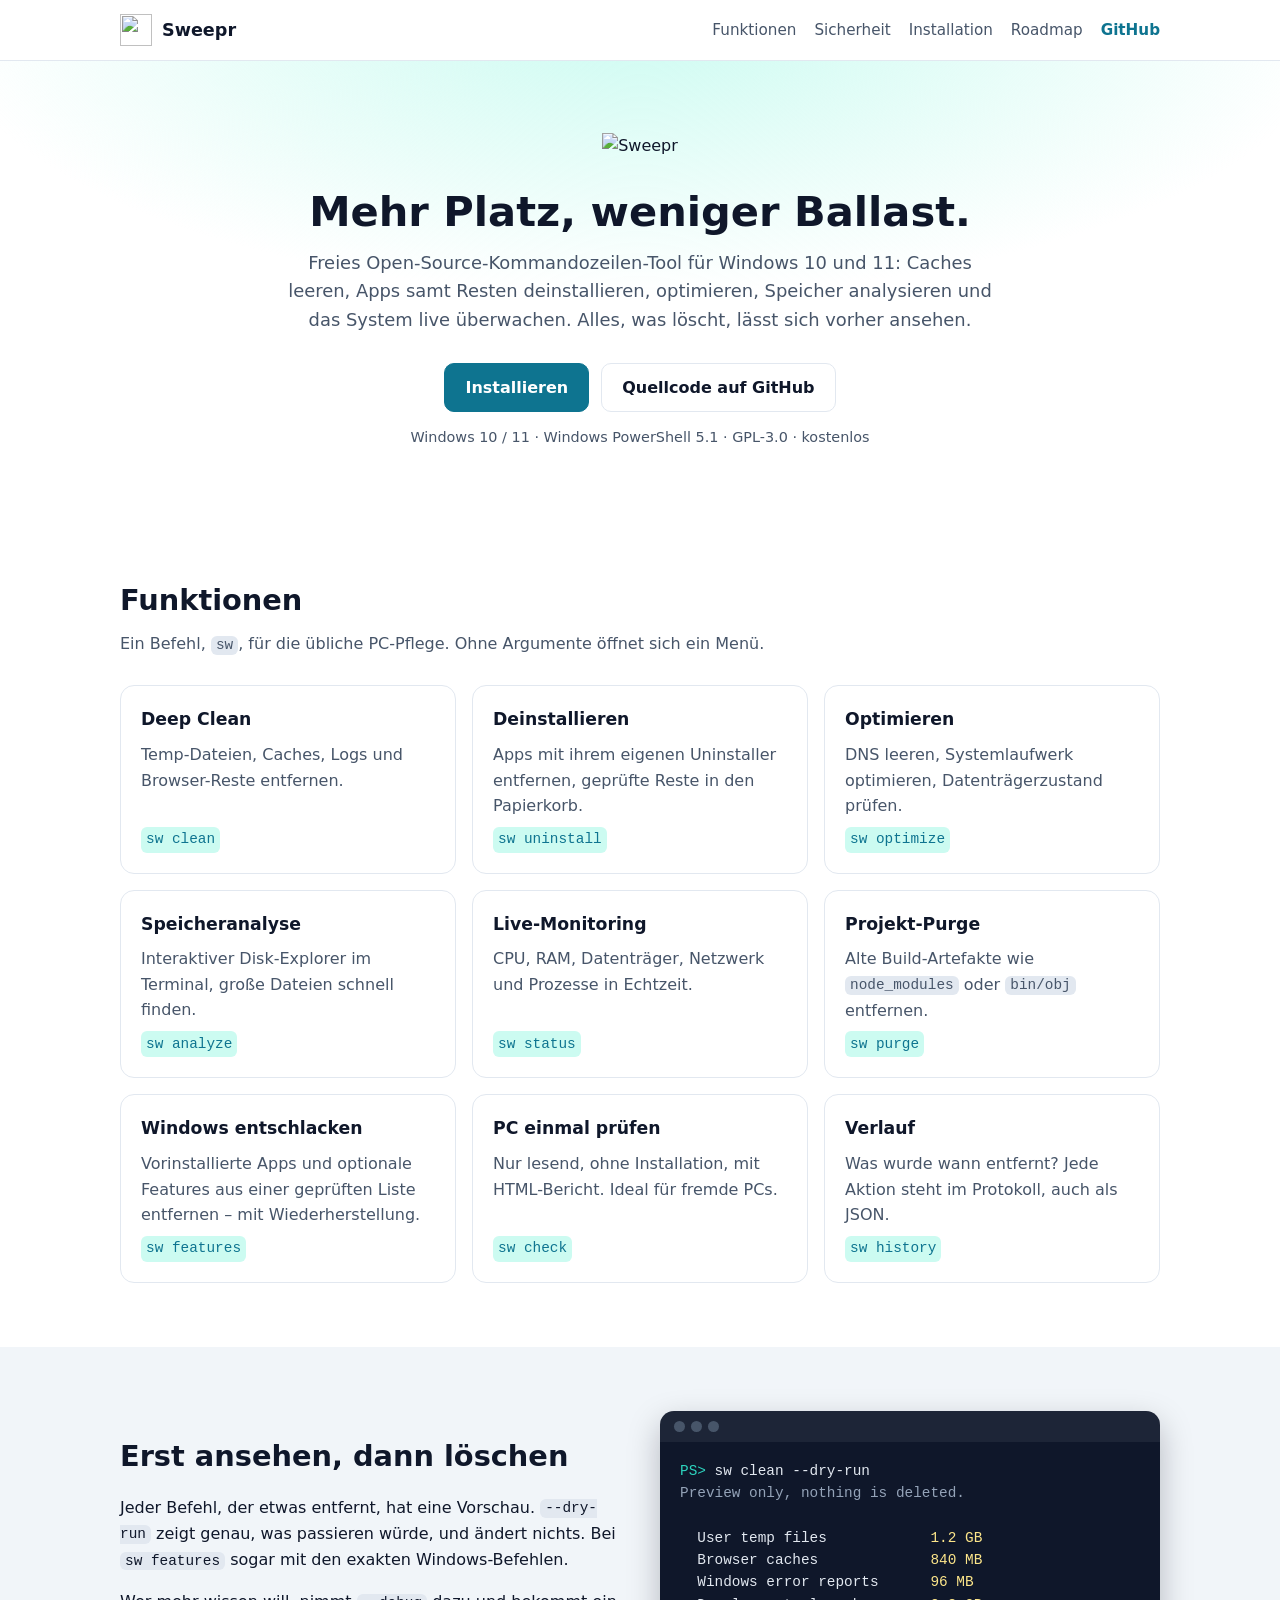
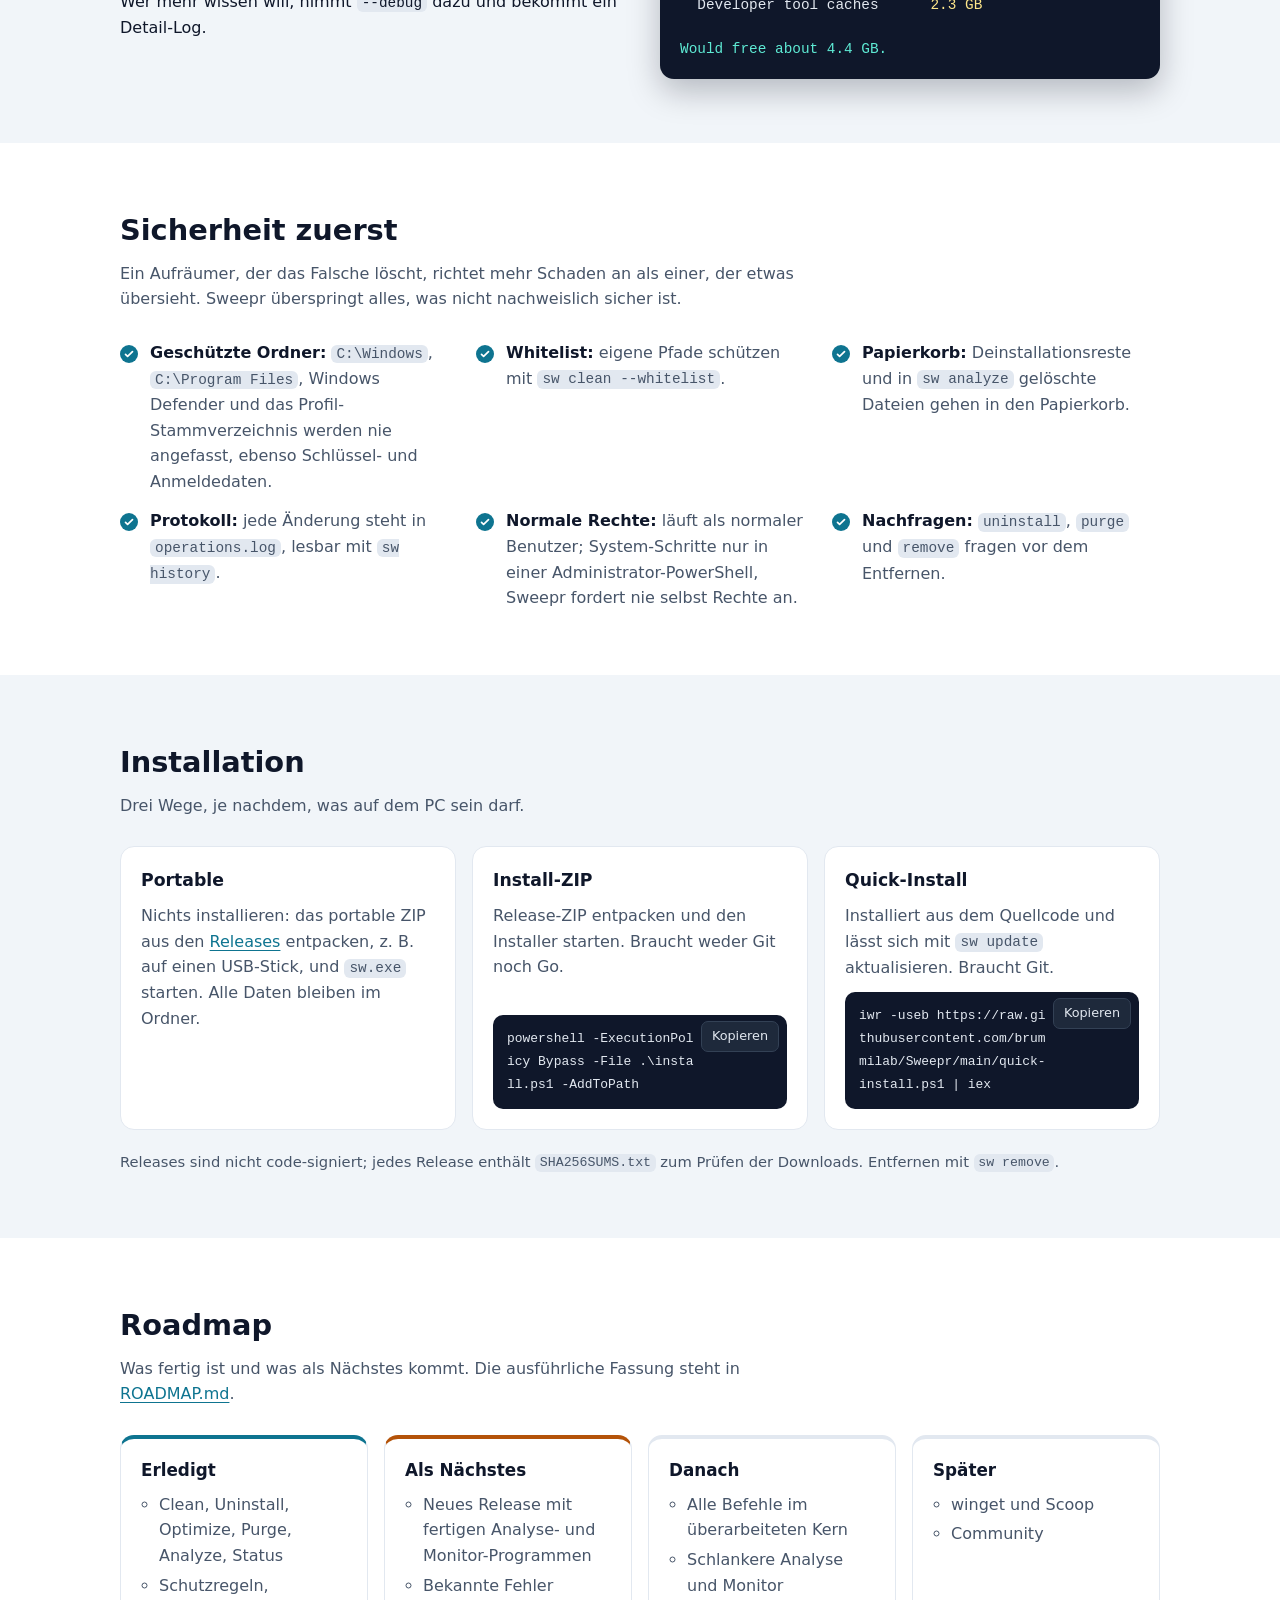
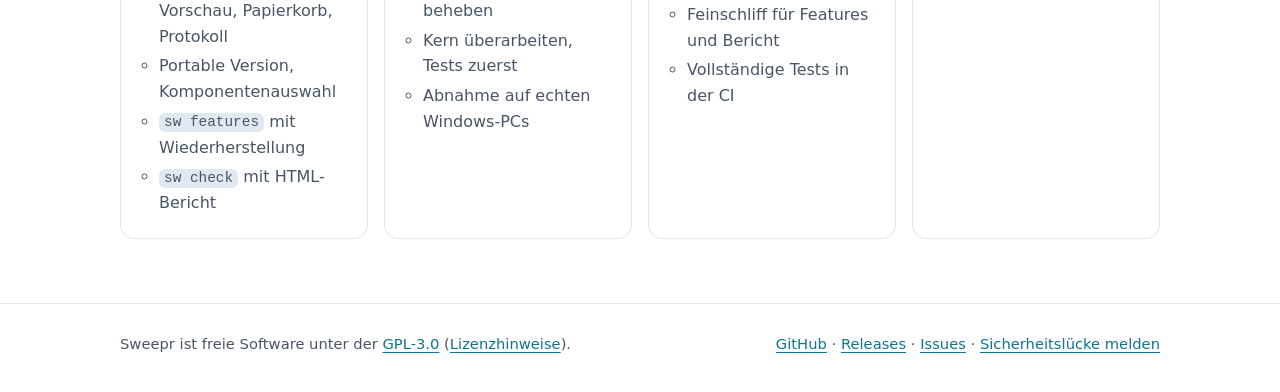
==== site/index.html @ 877d9c33 "Docs: project page, roadmap and Pages workflow" ====
<!doctype html>
<html lang="de">
<head>
  <meta charset="utf-8">
  <meta name="viewport" content="width=device-width, initial-scale=1">
  <title>Sweepr – Windows aufräumen per Kommandozeile</title>
  <meta name="description" content="Sweepr ist ein freies Open-Source-Kommandozeilen-Tool für Windows: aufräumen, Apps deinstallieren, optimieren, Speicher analysieren, System überwachen. Sicher, mit Vorschau für alles, was löscht.">
  <meta property="og:title" content="Sweepr – Windows aufräumen per Kommandozeile">
  <meta property="og:description" content="Freies Open-Source-CLI für Windows 10 und 11: aufräumen, deinstallieren, optimieren, analysieren.">
  <meta property="og:image" content="img/social-preview.png">
  <meta property="og:type" content="website">
  <link rel="icon" href="img/logo.svg" type="image/svg+xml">
  <link rel="stylesheet" href="style.css">
</head>
<body>
  <header class="topbar">
    <div class="wrap topbar-inner">
      <a class="brand" href="#top" aria-label="Sweepr Startseite">
        <img src="img/logo.svg" alt="" width="32" height="32">
        <span>Sweepr</span>
      </a>
      <nav aria-label="Hauptnavigation">
        <a href="#funktionen">Funktionen</a>
        <a href="#sicherheit">Sicherheit</a>
        <a href="#installation">Installation</a>
        <a href="#roadmap">Roadmap</a>
        <a class="nav-gh" href="https://github.com/brummilab/Sweepr">GitHub</a>
      </nav>
    </div>
  </header>

  <main id="top">
    <section class="hero">
      <div class="wrap hero-inner">
        <picture>
          <source media="(prefers-color-scheme: dark)" srcset="img/logo-wordmark-dark.svg">
          <img class="wordmark" src="img/logo-wordmark-light.svg" alt="Sweepr" width="480" height="128">
        </picture>
        <h1>Mehr Platz, weniger Ballast.</h1>
        <p class="lead">Freies Open-Source-Kommandozeilen-Tool für Windows 10 und 11: Caches leeren, Apps samt Resten
          deinstallieren, optimieren, Speicher analysieren und das System live überwachen. Alles, was löscht, lässt sich
          vorher ansehen.</p>
        <div class="cta">
          <a class="btn btn-primary" href="#installation">Installieren</a>
          <a class="btn" href="https://github.com/brummilab/Sweepr">Quellcode auf GitHub</a>
        </div>
        <p class="meta">Windows 10 / 11 · Windows PowerShell 5.1 · GPL-3.0 · kostenlos</p>
      </div>
    </section>

    <section id="funktionen" class="section">
      <div class="wrap">
        <h2>Funktionen</h2>
        <p class="section-lead">Ein Befehl, <code>sw</code>, für die übliche PC-Pflege. Ohne Argumente öffnet sich ein Menü.</p>
        <div class="grid">
          <article class="card">
            <h3>Deep Clean</h3>
            <p>Temp-Dateien, Caches, Logs und Browser-Reste entfernen.</p>
            <code>sw clean</code>
          </article>
          <article class="card">
            <h3>Deinstallieren</h3>
            <p>Apps mit ihrem eigenen Uninstaller entfernen, geprüfte Reste in den Papierkorb.</p>
            <code>sw uninstall</code>
          </article>
          <article class="card">
            <h3>Optimieren</h3>
            <p>DNS leeren, Systemlaufwerk optimieren, Datenträgerzustand prüfen.</p>
            <code>sw optimize</code>
          </article>
          <article class="card">
            <h3>Speicheranalyse</h3>
            <p>Interaktiver Disk-Explorer im Terminal, große Dateien schnell finden.</p>
            <code>sw analyze</code>
          </article>
          <article class="card">
            <h3>Live-Monitoring</h3>
            <p>CPU, RAM, Datenträger, Netzwerk und Prozesse in Echtzeit.</p>
            <code>sw status</code>
          </article>
          <article class="card">
            <h3>Projekt-Purge</h3>
            <p>Alte Build-Artefakte wie <code>node_modules</code> oder <code>bin/obj</code> entfernen.</p>
            <code>sw purge</code>
          </article>
          <article class="card">
            <h3>Windows entschlacken</h3>
            <p>Vorinstallierte Apps und optionale Features aus einer geprüften Liste entfernen – mit Wiederherstellung.</p>
            <code>sw features</code>
          </article>
          <article class="card">
            <h3>PC einmal prüfen</h3>
            <p>Nur lesend, ohne Installation, mit HTML-Bericht. Ideal für fremde PCs.</p>
            <code>sw check</code>
          </article>
          <article class="card">
            <h3>Verlauf</h3>
            <p>Was wurde wann entfernt? Jede Aktion steht im Protokoll, auch als JSON.</p>
            <code>sw history</code>
          </article>
        </div>
      </div>
    </section>

    <section class="section section-alt">
      <div class="wrap split">
        <div>
          <h2>Erst ansehen, dann löschen</h2>
          <p>Jeder Befehl, der etwas entfernt, hat eine Vorschau. <code>--dry-run</code> zeigt genau, was passieren würde,
            und ändert nichts. Bei <code>sw features</code> sogar mit den exakten Windows-Befehlen.</p>
          <p>Wer mehr wissen will, nimmt <code>--debug</code> dazu und bekommt ein Detail-Log.</p>
        </div>
        <div class="terminal" role="img" aria-label="Beispiel einer Vorschau im Terminal">
          <div class="terminal-bar"><span></span><span></span><span></span></div>
<pre><span class="prompt">PS&gt;</span> sw clean --dry-run
<span class="dim">Preview only, nothing is deleted.</span>

  User temp files            <span class="num">1.2 GB</span>
  Browser caches             <span class="num">840 MB</span>
  Windows error reports      <span class="num">96 MB</span>
  Developer tool caches      <span class="num">2.3 GB</span>

<span class="ok">Would free about 4.4 GB.</span></pre>
        </div>
      </div>
    </section>

    <section id="sicherheit" class="section">
      <div class="wrap">
        <h2>Sicherheit zuerst</h2>
        <p class="section-lead">Ein Aufräumer, der das Falsche löscht, richtet mehr Schaden an als einer, der etwas übersieht.
          Sweepr überspringt alles, was nicht nachweislich sicher ist.</p>
        <ul class="checks">
          <li><strong>Geschützte Ordner:</strong> <code>C:\Windows</code>, <code>C:\Program Files</code>, Windows Defender und
            das Profil-Stammverzeichnis werden nie angefasst, ebenso Schlüssel- und Anmeldedaten.</li>
          <li><strong>Whitelist:</strong> eigene Pfade schützen mit <code>sw clean --whitelist</code>.</li>
          <li><strong>Papierkorb:</strong> Deinstallationsreste und in <code>sw analyze</code> gelöschte Dateien gehen in den
            Papierkorb.</li>
          <li><strong>Protokoll:</strong> jede Änderung steht in <code>operations.log</code>, lesbar mit
            <code>sw history</code>.</li>
          <li><strong>Normale Rechte:</strong> läuft als normaler Benutzer; System-Schritte nur in einer
            Administrator-PowerShell, Sweepr fordert nie selbst Rechte an.</li>
          <li><strong>Nachfragen:</strong> <code>uninstall</code>, <code>purge</code> und <code>remove</code> fragen vor dem
            Entfernen.</li>
        </ul>
      </div>
    </section>

    <section id="installation" class="section section-alt">
      <div class="wrap">
        <h2>Installation</h2>
        <p class="section-lead">Drei Wege, je nachdem, was auf dem PC sein darf.</p>
        <div class="grid grid-3">
          <article class="card">
            <h3>Portable</h3>
            <p>Nichts installieren: das portable ZIP aus den
              <a href="https://github.com/brummilab/Sweepr/releases">Releases</a> entpacken, z. B. auf einen USB-Stick, und
              <code>sw.exe</code> starten. Alle Daten bleiben im Ordner.</p>
          </article>
          <article class="card">
            <h3>Install-ZIP</h3>
            <p>Release-ZIP entpacken und den Installer starten. Braucht weder Git noch Go.</p>
            <div class="copy"><pre><code>powershell -ExecutionPolicy Bypass -File .\install.ps1 -AddToPath</code></pre><button type="button" data-copy>Kopieren</button></div>
          </article>
          <article class="card">
            <h3>Quick-Install</h3>
            <p>Installiert aus dem Quellcode und lässt sich mit <code>sw update</code> aktualisieren. Braucht Git.</p>
            <div class="copy"><pre><code>iwr -useb https://raw.githubusercontent.com/brummilab/Sweepr/main/quick-install.ps1 | iex</code></pre><button type="button" data-copy>Kopieren</button></div>
          </article>
        </div>
        <p class="note">Releases sind nicht code-signiert; jedes Release enthält <code>SHA256SUMS.txt</code> zum Prüfen der
          Downloads. Entfernen mit <code>sw remove</code>.</p>
      </div>
    </section>

    <section id="roadmap" class="section">
      <div class="wrap">
        <h2>Roadmap</h2>
        <p class="section-lead">Was fertig ist und was als Nächstes kommt. Die ausführliche Fassung steht in
          <a href="https://github.com/brummilab/Sweepr/blob/main/ROADMAP.md">ROADMAP.md</a>.</p>
        <ol class="roadmap">
          <li class="done">
            <h3>Erledigt</h3>
            <ul>
              <li>Clean, Uninstall, Optimize, Purge, Analyze, Status</li>
              <li>Schutzregeln, Vorschau, Papierkorb, Protokoll</li>
              <li>Portable Version, Komponentenauswahl</li>
              <li><code>sw features</code> mit Wiederherstellung</li>
              <li><code>sw check</code> mit HTML-Bericht</li>
            </ul>
          </li>
          <li class="now">
            <h3>Als Nächstes</h3>
            <ul>
              <li>Neues Release mit fertigen Analyse- und Monitor-Programmen</li>
              <li>Bekannte Fehler beheben</li>
              <li>Kern überarbeiten, Tests zuerst</li>
              <li>Abnahme auf echten Windows-PCs</li>
            </ul>
          </li>
          <li>
            <h3>Danach</h3>
            <ul>
              <li>Alle Befehle im überarbeiteten Kern</li>
              <li>Schlankere Analyse und Monitor</li>
              <li>Feinschliff für Features und Bericht</li>
              <li>Vollständige Tests in der CI</li>
            </ul>
          </li>
          <li>
            <h3>Später</h3>
            <ul>
              <li>winget und Scoop</li>
              <li>Community</li>
            </ul>
          </li>
        </ol>
      </div>
    </section>
  </main>

  <footer class="footer">
    <div class="wrap footer-inner">
      <p>Sweepr ist freie Software unter der
        <a href="https://github.com/brummilab/Sweepr/blob/main/LICENSE">GPL-3.0</a>
        (<a href="https://github.com/brummilab/Sweepr/blob/main/NOTICE.md">Lizenzhinweise</a>).</p>
      <p>
        <a href="https://github.com/brummilab/Sweepr">GitHub</a> ·
        <a href="https://github.com/brummilab/Sweepr/releases">Releases</a> ·
        <a href="https://github.com/brummilab/Sweepr/issues">Issues</a> ·
        <a href="https://github.com/brummilab/Sweepr/security/advisories/new">Sicherheitslücke melden</a>
      </p>
    </div>
  </footer>

  <script>
    document.querySelectorAll('[data-copy]').forEach(function (button) {
      button.addEventListener('click', function () {
        var text = button.parentElement.querySelector('code').textContent;
        var done = function () {
          button.textContent = 'Kopiert';
          setTimeout(function () { button.textContent = 'Kopieren'; }, 1600);
        };
        if (navigator.clipboard) {
          navigator.clipboard.writeText(text).then(done, function () {});
        }
      });
    });
  </script>
</body>
</html>
---- site/style.css ----
:root {
  --bg: #ffffff;
  --bg-alt: #f1f5f9;
  --surface: #ffffff;
  --text: #0f172a;
  --muted: #475569;
  --border: #e2e8f0;
  --accent: #0e7490;
  --accent-strong: #0b5c72;
  --accent-soft: #ccfbf1;
  --amber: #b45309;
  --code-bg: #e2e8f0;
  --term-bg: #0f172a;
  --term-text: #e2e8f0;
  --radius: 14px;
  color-scheme: light;
}

@media (prefers-color-scheme: dark) {
  :root {
    --bg: #0b1120;
    --bg-alt: #0f172a;
    --surface: #111a2e;
    --text: #f8fafc;
    --muted: #94a3b8;
    --border: #1e293b;
    --accent: #2dd4bf;
    --accent-strong: #5eead4;
    --accent-soft: #134e4a;
    --amber: #f59e0b;
    --code-bg: #1e293b;
    --term-bg: #020617;
    --term-text: #e2e8f0;
    color-scheme: dark;
  }
}

* { box-sizing: border-box; }

html { scroll-behavior: smooth; scroll-padding-top: 72px; }

body {
  margin: 0;
  background: var(--bg);
  color: var(--text);
  font: 16px/1.6 system-ui, -apple-system, "Segoe UI", Roboto, "Helvetica Neue", Arial, sans-serif;
  -webkit-font-smoothing: antialiased;
}

a { color: var(--accent); text-decoration-thickness: 1px; text-underline-offset: 3px; }
a:hover { color: var(--accent-strong); }

code, pre { font-family: "Cascadia Code", "Cascadia Mono", Consolas, "SF Mono", Menlo, monospace; font-size: 0.9em; }
code { background: var(--code-bg); padding: 0.1em 0.35em; border-radius: 6px; }

.wrap { max-width: 1080px; margin: 0 auto; padding: 0 20px; }

/* Top bar */
.topbar {
  position: sticky; top: 0; z-index: 10;
  background: color-mix(in srgb, var(--bg) 88%, transparent);
  backdrop-filter: blur(8px);
  border-bottom: 1px solid var(--border);
}
.topbar-inner { display: flex; align-items: center; justify-content: space-between; height: 60px; gap: 16px; }
.brand { display: flex; align-items: center; gap: 10px; color: var(--text); text-decoration: none; font-weight: 700; font-size: 1.1rem; }
nav { display: flex; gap: 18px; flex-wrap: wrap; }
nav a { color: var(--muted); text-decoration: none; font-size: 0.95rem; }
nav a:hover { color: var(--text); }
.nav-gh { color: var(--accent) !important; font-weight: 600; }

/* Hero */
.hero {
  padding: 72px 0 64px;
  background:
    radial-gradient(1000px 400px at 50% -10%, var(--accent-soft), transparent 70%),
    var(--bg);
  text-align: center;
}
.wordmark { max-width: min(440px, 90%); height: auto; }
.hero h1 { font-size: clamp(1.7rem, 4vw, 2.6rem); line-height: 1.2; margin: 28px auto 12px; max-width: 760px; }
.lead { color: var(--muted); font-size: 1.12rem; max-width: 720px; margin: 0 auto; }
.cta { display: flex; justify-content: center; gap: 12px; margin: 28px 0 14px; flex-wrap: wrap; }
.btn {
  display: inline-block; padding: 11px 20px; border-radius: 10px; font-weight: 600; text-decoration: none;
  border: 1px solid var(--border); color: var(--text); background: var(--surface);
}
.btn:hover { border-color: var(--accent); color: var(--text); }
.btn-primary { background: var(--accent); border-color: var(--accent); color: #ffffff; }
.btn-primary:hover { background: var(--accent-strong); color: #ffffff; }
@media (prefers-color-scheme: dark) { .btn-primary, .btn-primary:hover { color: #042f2e; } }
.meta { color: var(--muted); font-size: 0.9rem; margin: 0; }

/* Sections */
.section { padding: 64px 0; }
.section-alt { background: var(--bg-alt); }
.section h2 { font-size: 1.8rem; margin: 0 0 8px; }
.section-lead { color: var(--muted); max-width: 720px; margin: 0 0 28px; }

.grid { display: grid; grid-template-columns: repeat(auto-fill, minmax(260px, 1fr)); gap: 16px; }
.grid-3 { grid-template-columns: repeat(auto-fit, minmax(280px, 1fr)); }
.card {
  background: var(--surface); border: 1px solid var(--border); border-radius: var(--radius);
  padding: 20px; display: flex; flex-direction: column; gap: 8px; min-width: 0;
}
.card h3 { margin: 0; font-size: 1.08rem; }
.card p { margin: 0; color: var(--muted); flex: 1; }
.card > code { align-self: flex-start; color: var(--accent); background: var(--accent-soft); }
@media (prefers-color-scheme: dark) { .card > code { color: var(--accent-strong); } }

.split { display: grid; grid-template-columns: 1fr 1fr; gap: 40px; align-items: center; }
@media (max-width: 820px) { .split { grid-template-columns: 1fr; } }

.terminal { background: var(--term-bg); color: var(--term-text); border-radius: var(--radius); overflow: hidden; box-shadow: 0 12px 32px rgba(2, 6, 23, 0.25); }
.terminal-bar { display: flex; gap: 6px; padding: 10px 14px; background: rgba(255, 255, 255, 0.06); }
.terminal-bar span { width: 11px; height: 11px; border-radius: 50%; background: #475569; }
.terminal pre { margin: 0; padding: 18px 20px; overflow-x: auto; line-height: 1.55; }
.prompt { color: #2dd4bf; }
.dim { color: #94a3b8; }
.num { color: #fde68a; }
.ok { color: #5eead4; }

.checks { list-style: none; padding: 0; margin: 0; display: grid; grid-template-columns: repeat(auto-fit, minmax(300px, 1fr)); gap: 14px 28px; }
.checks li { position: relative; padding-left: 30px; color: var(--muted); }
.checks li strong { color: var(--text); }
.checks li::before {
  content: ""; position: absolute; left: 0; top: 0.3em; width: 18px; height: 18px; border-radius: 50%;
  background: var(--accent) url("data:image/svg+xml,%3Csvg xmlns='http://www.w3.org/2000/svg' viewBox='0 0 20 20'%3E%3Cpath d='M5 10.5l3 3 7-7' fill='none' stroke='white' stroke-width='2.4' stroke-linecap='round' stroke-linejoin='round'/%3E%3C/svg%3E") center / 14px no-repeat;
}

.copy { position: relative; }
.copy pre {
  margin: 4px 0 0; background: var(--term-bg); color: var(--term-text); border-radius: 10px;
  padding: 12px 14px; padding-right: 88px; white-space: pre-wrap; word-break: break-all;
}
.copy pre code { background: none; padding: 0; color: inherit; }
.copy button {
  position: absolute; top: 10px; right: 8px; font: inherit; font-size: 0.8rem; padding: 4px 10px; border-radius: 7px;
  border: 1px solid #334155; background: #1e293b; color: #e2e8f0; cursor: pointer;
}
.copy button:hover { border-color: #2dd4bf; }
.note { color: var(--muted); font-size: 0.92rem; margin: 20px 0 0; }

.roadmap { list-style: none; padding: 0; margin: 0; display: grid; grid-template-columns: repeat(auto-fit, minmax(220px, 1fr)); gap: 16px; }
.roadmap > li { background: var(--surface); border: 1px solid var(--border); border-top: 4px solid var(--border); border-radius: var(--radius); padding: 18px 20px; }
.roadmap > li.done { border-top-color: var(--accent); }
.roadmap > li.now { border-top-color: var(--amber); }
.roadmap h3 { margin: 0 0 8px; font-size: 1.05rem; }
.roadmap ul { margin: 0; padding-left: 18px; color: var(--muted); }
.roadmap ul li { margin: 4px 0; }

.footer { border-top: 1px solid var(--border); padding: 28px 0 40px; color: var(--muted); font-size: 0.92rem; }
.footer-inner { display: flex; justify-content: space-between; gap: 16px; flex-wrap: wrap; }
.footer p { margin: 0; }

@media (max-width: 640px) {
  nav a:not(.nav-gh) { display: none; }
  .section { padding: 48px 0; }
  .hero { padding: 48px 0; }
}
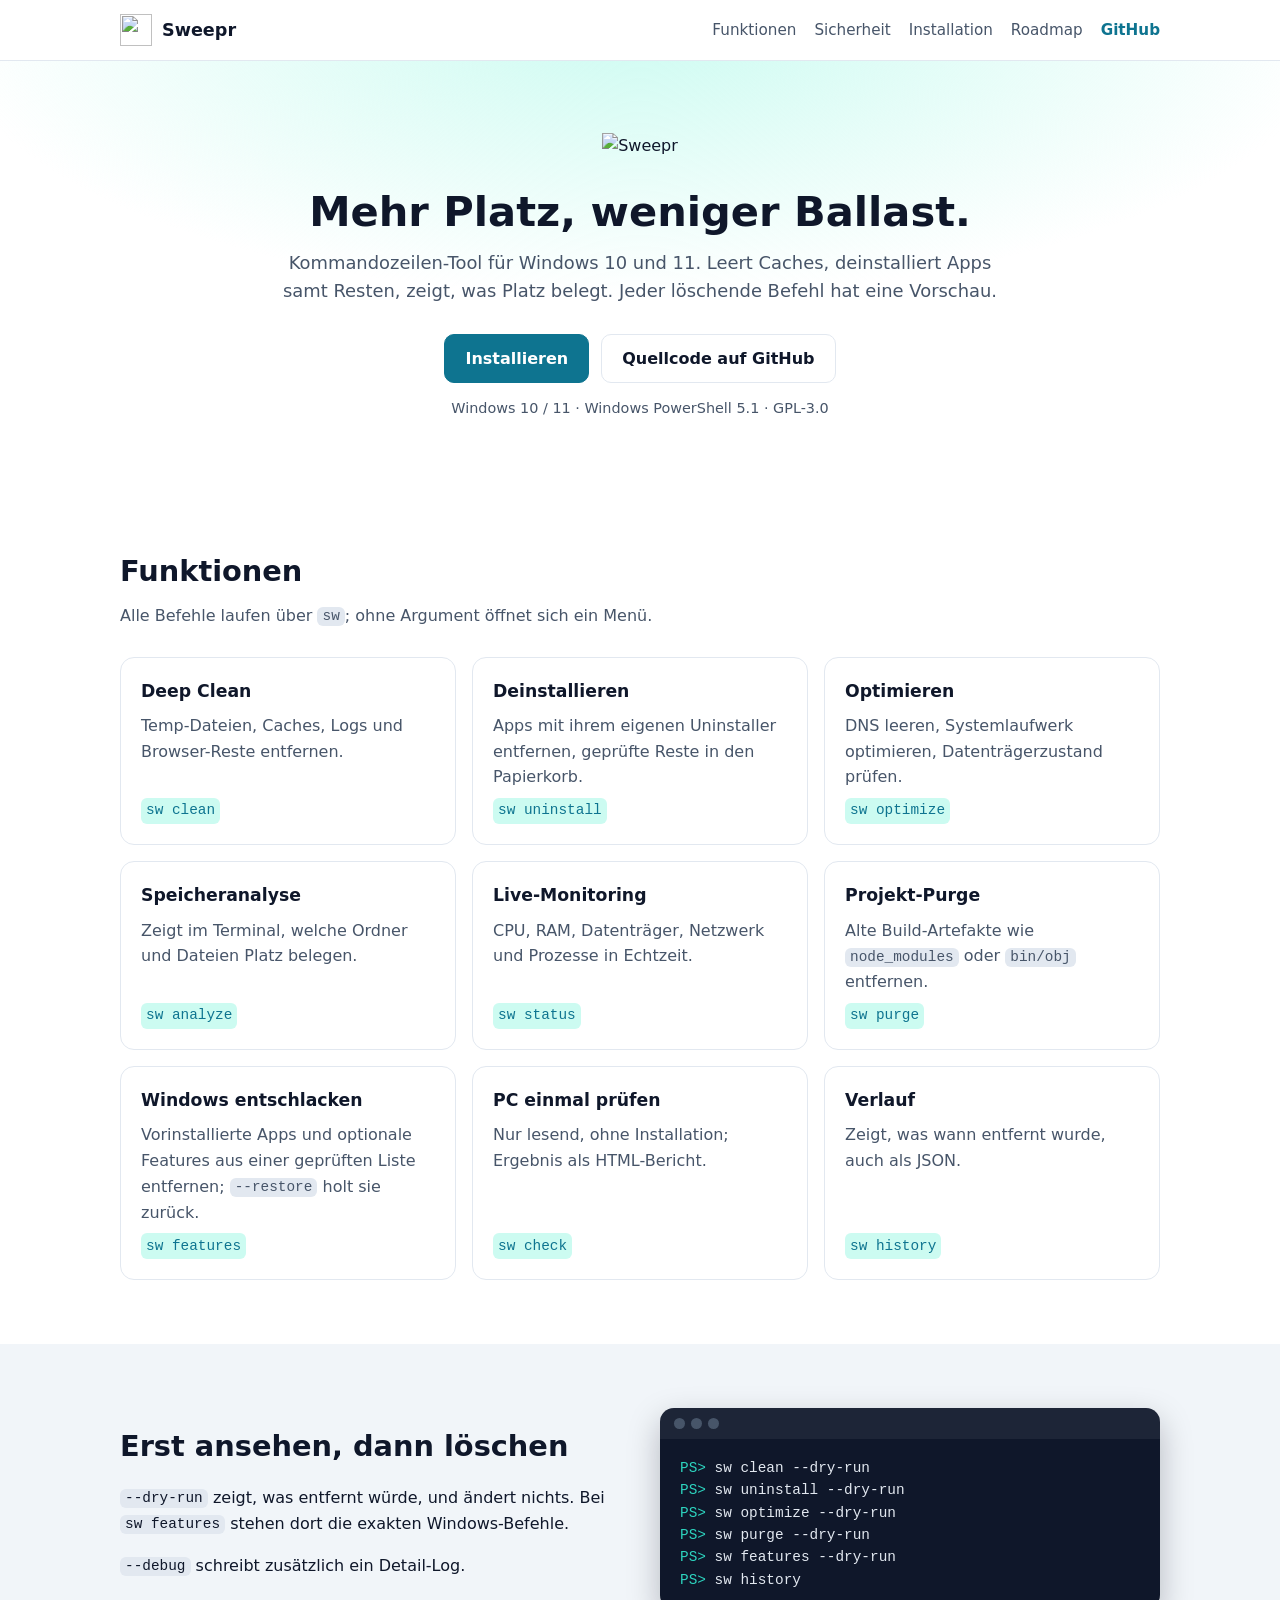
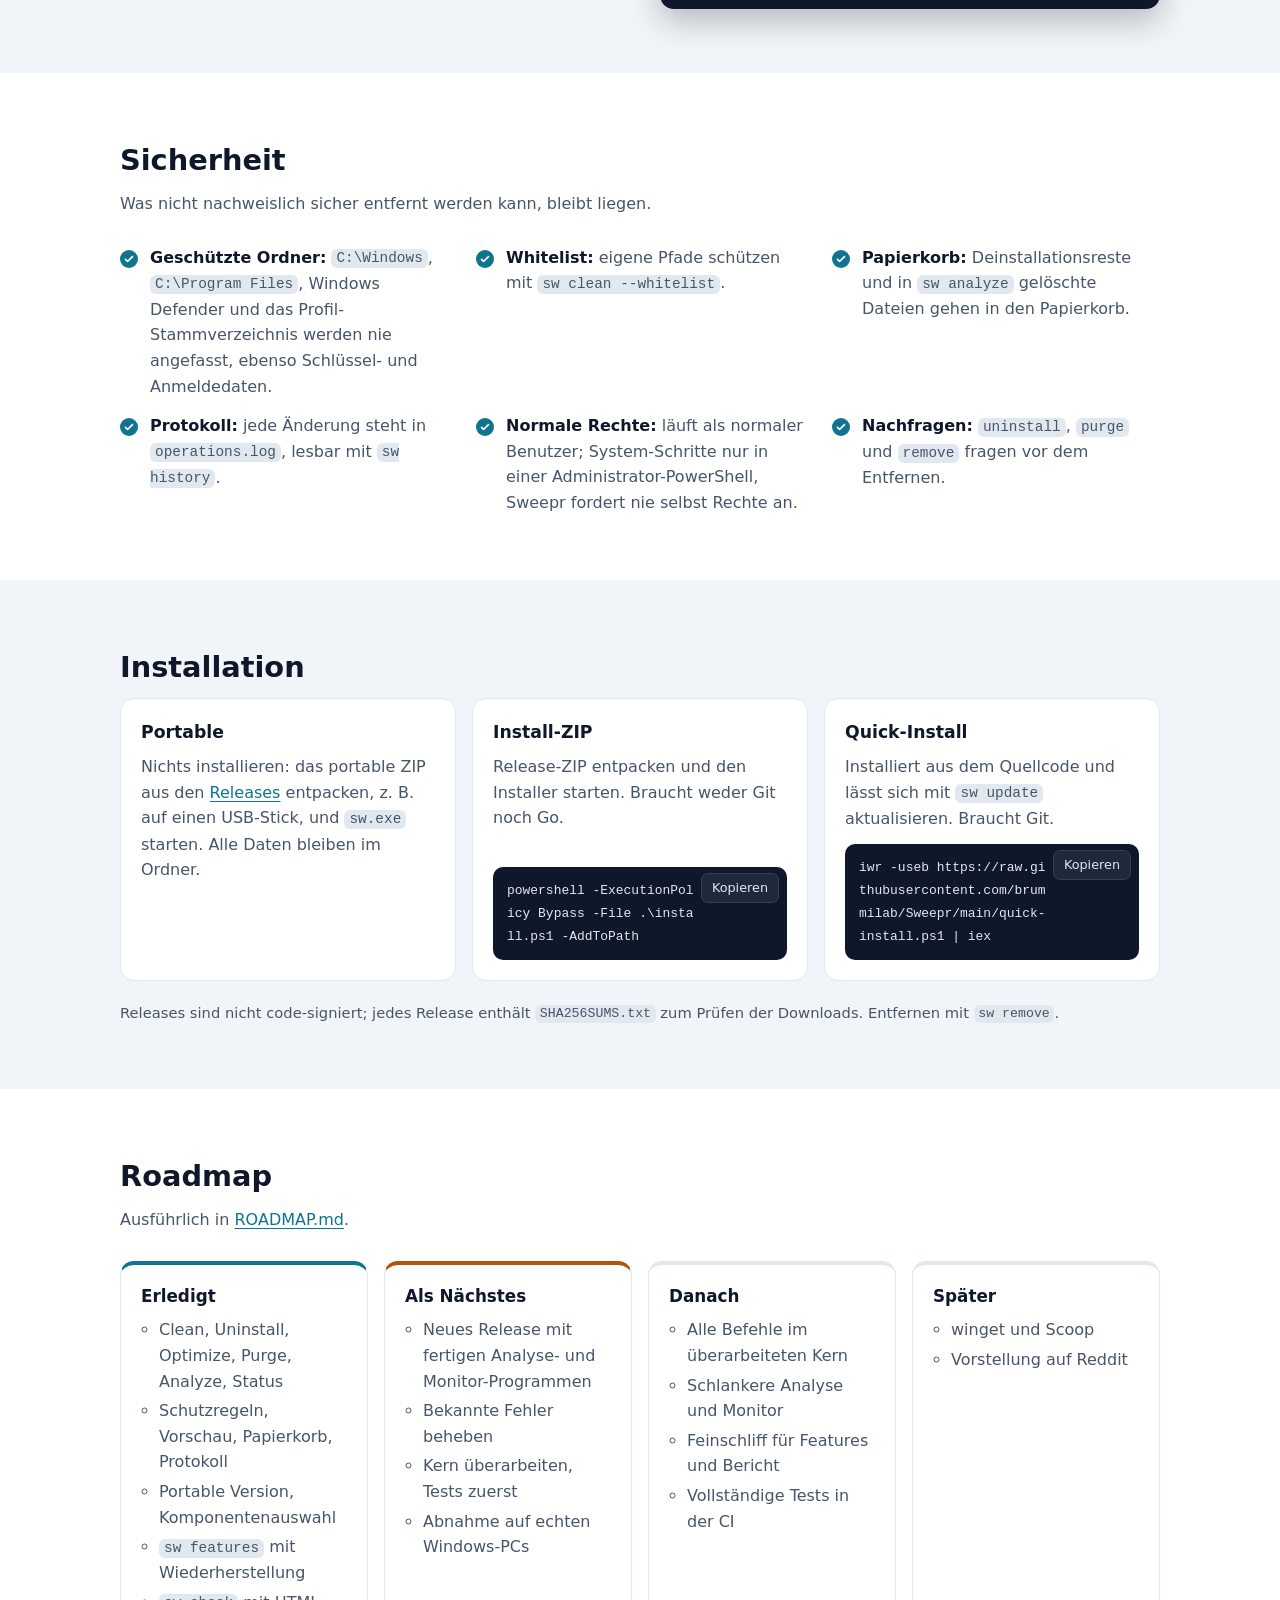
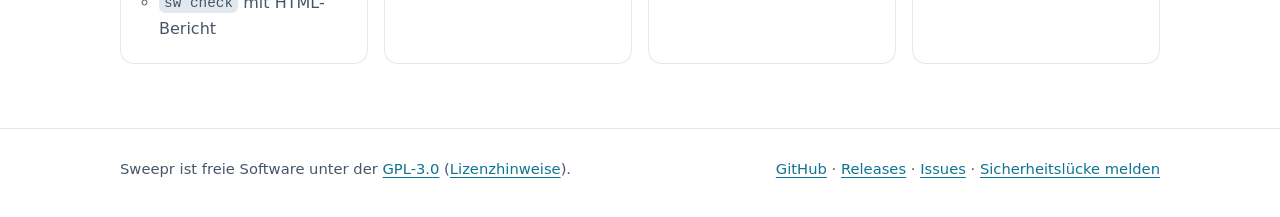
==== commit 075743b0: "Docs: project page and roadmap text" ====
--- a/site/index.html
+++ b/site/index.html
@@ -37,21 +37,20 @@
           <img class="wordmark" src="img/logo-wordmark-light.svg" alt="Sweepr" width="480" height="128">
         </picture>
         <h1>Mehr Platz, weniger Ballast.</h1>
-        <p class="lead">Freies Open-Source-Kommandozeilen-Tool für Windows 10 und 11: Caches leeren, Apps samt Resten
-          deinstallieren, optimieren, Speicher analysieren und das System live überwachen. Alles, was löscht, lässt sich
-          vorher ansehen.</p>
+        <p class="lead">Kommandozeilen-Tool für Windows 10 und 11. Leert Caches, deinstalliert Apps samt Resten, zeigt, was
+          Platz belegt. Jeder löschende Befehl hat eine Vorschau.</p>
         <div class="cta">
           <a class="btn btn-primary" href="#installation">Installieren</a>
           <a class="btn" href="https://github.com/brummilab/Sweepr">Quellcode auf GitHub</a>
         </div>
-        <p class="meta">Windows 10 / 11 · Windows PowerShell 5.1 · GPL-3.0 · kostenlos</p>
+        <p class="meta">Windows 10 / 11 · Windows PowerShell 5.1 · GPL-3.0</p>
       </div>
     </section>
 
     <section id="funktionen" class="section">
       <div class="wrap">
         <h2>Funktionen</h2>
-        <p class="section-lead">Ein Befehl, <code>sw</code>, für die übliche PC-Pflege. Ohne Argumente öffnet sich ein Menü.</p>
+        <p class="section-lead">Alle Befehle laufen über <code>sw</code>; ohne Argument öffnet sich ein Menü.</p>
         <div class="grid">
           <article class="card">
             <h3>Deep Clean</h3>
@@ -70,7 +69,7 @@
           </article>
           <article class="card">
             <h3>Speicheranalyse</h3>
-            <p>Interaktiver Disk-Explorer im Terminal, große Dateien schnell finden.</p>
+            <p>Zeigt im Terminal, welche Ordner und Dateien Platz belegen.</p>
             <code>sw analyze</code>
           </article>
           <article class="card">
@@ -85,17 +84,17 @@
           </article>
           <article class="card">
             <h3>Windows entschlacken</h3>
-            <p>Vorinstallierte Apps und optionale Features aus einer geprüften Liste entfernen – mit Wiederherstellung.</p>
+            <p>Vorinstallierte Apps und optionale Features aus einer geprüften Liste entfernen; <code>--restore</code> holt sie zurück.</p>
             <code>sw features</code>
           </article>
           <article class="card">
             <h3>PC einmal prüfen</h3>
-            <p>Nur lesend, ohne Installation, mit HTML-Bericht. Ideal für fremde PCs.</p>
+            <p>Nur lesend, ohne Installation; Ergebnis als HTML-Bericht.</p>
             <code>sw check</code>
           </article>
           <article class="card">
             <h3>Verlauf</h3>
-            <p>Was wurde wann entfernt? Jede Aktion steht im Protokoll, auch als JSON.</p>
+            <p>Zeigt, was wann entfernt wurde, auch als JSON.</p>
             <code>sw history</code>
           </article>
         </div>
@@ -106,30 +105,26 @@
       <div class="wrap split">
         <div>
           <h2>Erst ansehen, dann löschen</h2>
-          <p>Jeder Befehl, der etwas entfernt, hat eine Vorschau. <code>--dry-run</code> zeigt genau, was passieren würde,
-            und ändert nichts. Bei <code>sw features</code> sogar mit den exakten Windows-Befehlen.</p>
-          <p>Wer mehr wissen will, nimmt <code>--debug</code> dazu und bekommt ein Detail-Log.</p>
-        </div>
-        <div class="terminal" role="img" aria-label="Beispiel einer Vorschau im Terminal">
+          <p><code>--dry-run</code> zeigt, was entfernt würde, und ändert nichts. Bei <code>sw features</code> stehen dort
+            die exakten Windows-Befehle.</p>
+          <p><code>--debug</code> schreibt zusätzlich ein Detail-Log.</p>
+        </div>
+        <div class="terminal">
           <div class="terminal-bar"><span></span><span></span><span></span></div>
 <pre><span class="prompt">PS&gt;</span> sw clean --dry-run
-<span class="dim">Preview only, nothing is deleted.</span>
-
-  User temp files            <span class="num">1.2 GB</span>
-  Browser caches             <span class="num">840 MB</span>
-  Windows error reports      <span class="num">96 MB</span>
-  Developer tool caches      <span class="num">2.3 GB</span>
-
-<span class="ok">Would free about 4.4 GB.</span></pre>
+<span class="prompt">PS&gt;</span> sw uninstall --dry-run
+<span class="prompt">PS&gt;</span> sw optimize --dry-run
+<span class="prompt">PS&gt;</span> sw purge --dry-run
+<span class="prompt">PS&gt;</span> sw features --dry-run
+<span class="prompt">PS&gt;</span> sw history</pre>
         </div>
       </div>
     </section>
 
     <section id="sicherheit" class="section">
       <div class="wrap">
-        <h2>Sicherheit zuerst</h2>
-        <p class="section-lead">Ein Aufräumer, der das Falsche löscht, richtet mehr Schaden an als einer, der etwas übersieht.
-          Sweepr überspringt alles, was nicht nachweislich sicher ist.</p>
+        <h2>Sicherheit</h2>
+        <p class="section-lead">Was nicht nachweislich sicher entfernt werden kann, bleibt liegen.</p>
         <ul class="checks">
           <li><strong>Geschützte Ordner:</strong> <code>C:\Windows</code>, <code>C:\Program Files</code>, Windows Defender und
             das Profil-Stammverzeichnis werden nie angefasst, ebenso Schlüssel- und Anmeldedaten.</li>
@@ -149,7 +144,6 @@
     <section id="installation" class="section section-alt">
       <div class="wrap">
         <h2>Installation</h2>
-        <p class="section-lead">Drei Wege, je nachdem, was auf dem PC sein darf.</p>
         <div class="grid grid-3">
           <article class="card">
             <h3>Portable</h3>
@@ -176,7 +170,7 @@
     <section id="roadmap" class="section">
       <div class="wrap">
         <h2>Roadmap</h2>
-        <p class="section-lead">Was fertig ist und was als Nächstes kommt. Die ausführliche Fassung steht in
+        <p class="section-lead">Ausführlich in
           <a href="https://github.com/brummilab/Sweepr/blob/main/ROADMAP.md">ROADMAP.md</a>.</p>
         <ol class="roadmap">
           <li class="done">
@@ -211,7 +205,7 @@
             <h3>Später</h3>
             <ul>
               <li>winget und Scoop</li>
-              <li>Community</li>
+              <li>Vorstellung auf Reddit</li>
             </ul>
           </li>
         </ol>
--- a/site/style.css
+++ b/site/style.css
@@ -116,9 +116,6 @@
 .terminal-bar span { width: 11px; height: 11px; border-radius: 50%; background: #475569; }
 .terminal pre { margin: 0; padding: 18px 20px; overflow-x: auto; line-height: 1.55; }
 .prompt { color: #2dd4bf; }
-.dim { color: #94a3b8; }
-.num { color: #fde68a; }
-.ok { color: #5eead4; }
 
 .checks { list-style: none; padding: 0; margin: 0; display: grid; grid-template-columns: repeat(auto-fit, minmax(300px, 1fr)); gap: 14px 28px; }
 .checks li { position: relative; padding-left: 30px; color: var(--muted); }
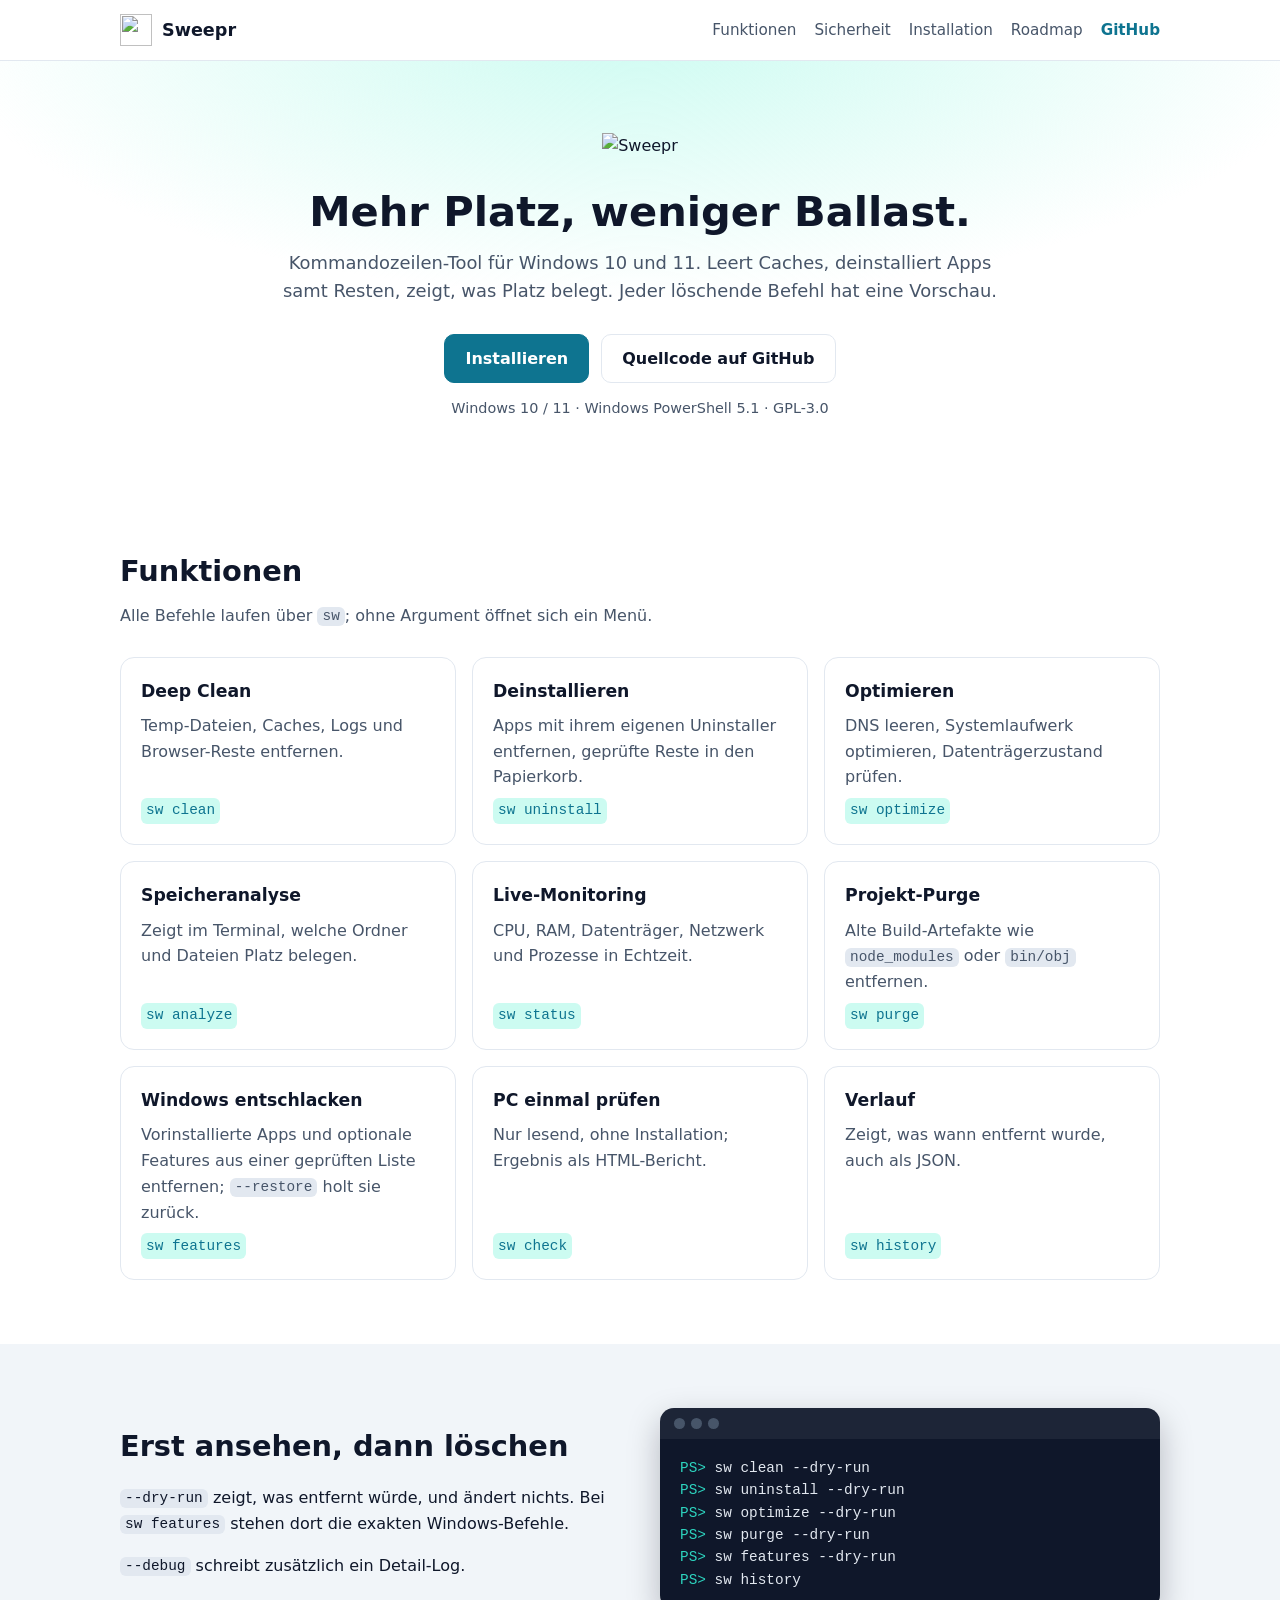
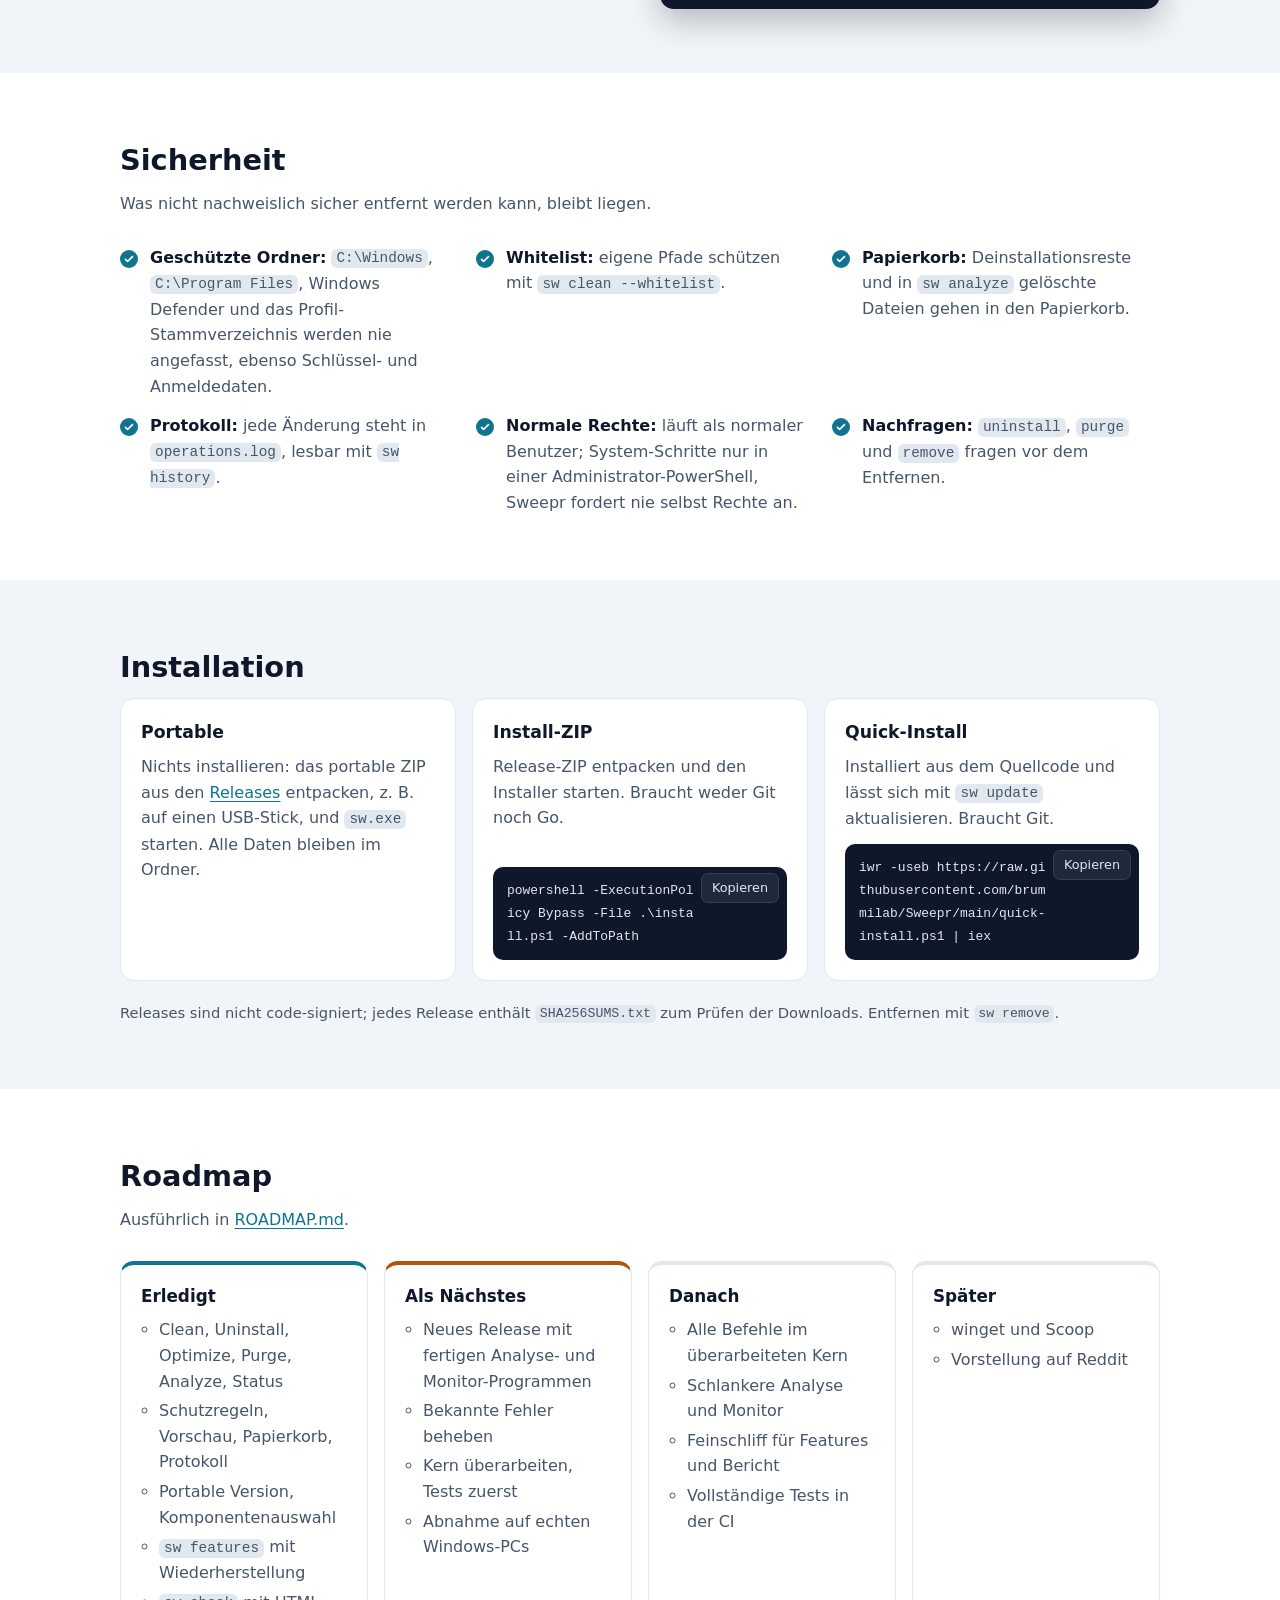
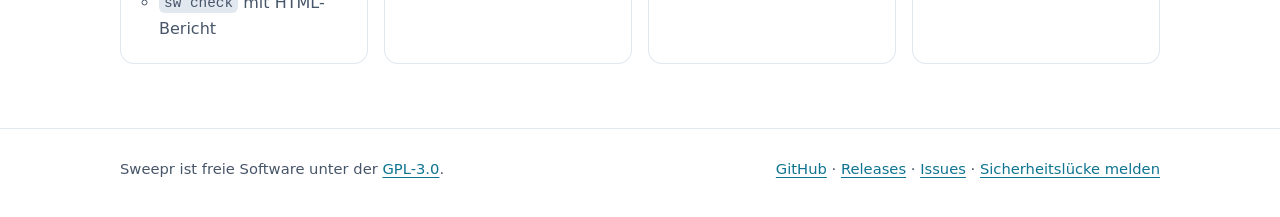
==== commit e604de5b: "Docs: drop the NOTICE link from README and project page" ====
--- a/site/index.html
+++ b/site/index.html
@@ -216,8 +216,7 @@
   <footer class="footer">
     <div class="wrap footer-inner">
       <p>Sweepr ist freie Software unter der
-        <a href="https://github.com/brummilab/Sweepr/blob/main/LICENSE">GPL-3.0</a>
-        (<a href="https://github.com/brummilab/Sweepr/blob/main/NOTICE.md">Lizenzhinweise</a>).</p>
+        <a href="https://github.com/brummilab/Sweepr/blob/main/LICENSE">GPL-3.0</a>.</p>
       <p>
         <a href="https://github.com/brummilab/Sweepr">GitHub</a> ·
         <a href="https://github.com/brummilab/Sweepr/releases">Releases</a> ·
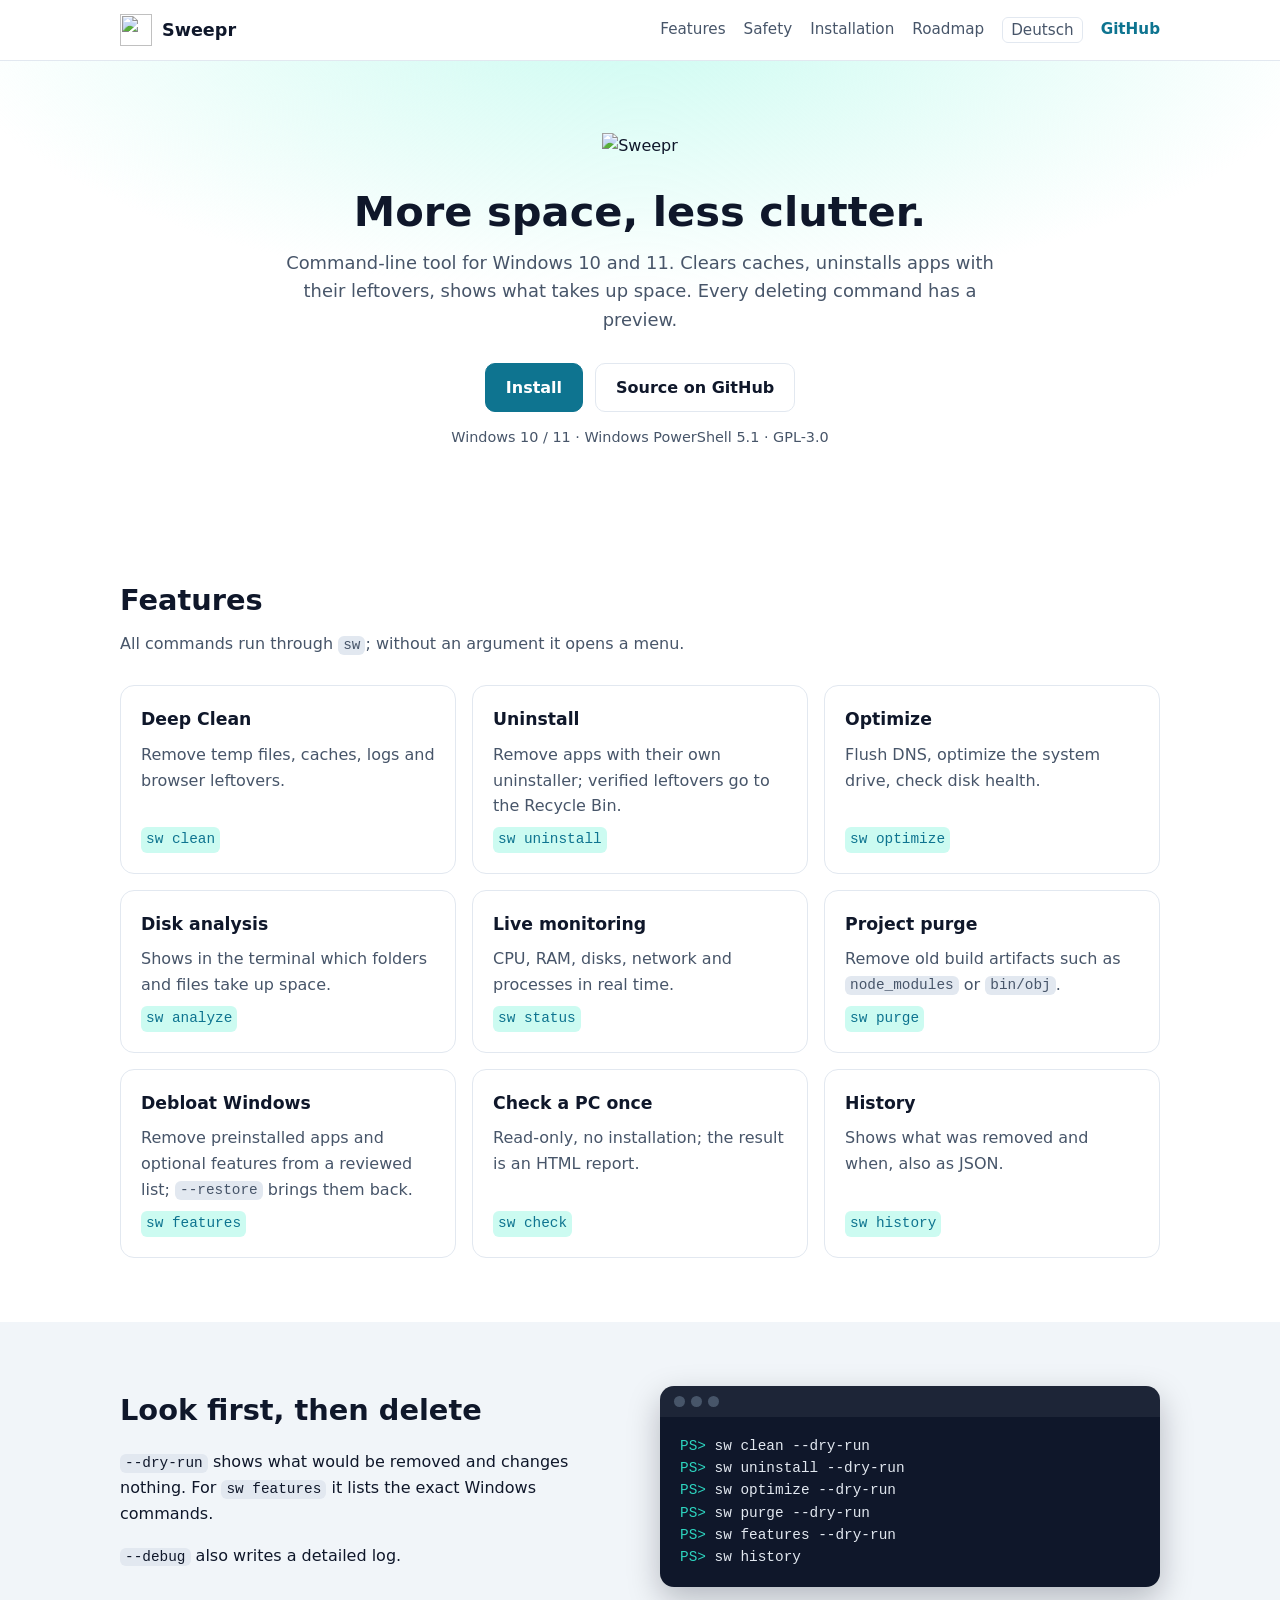
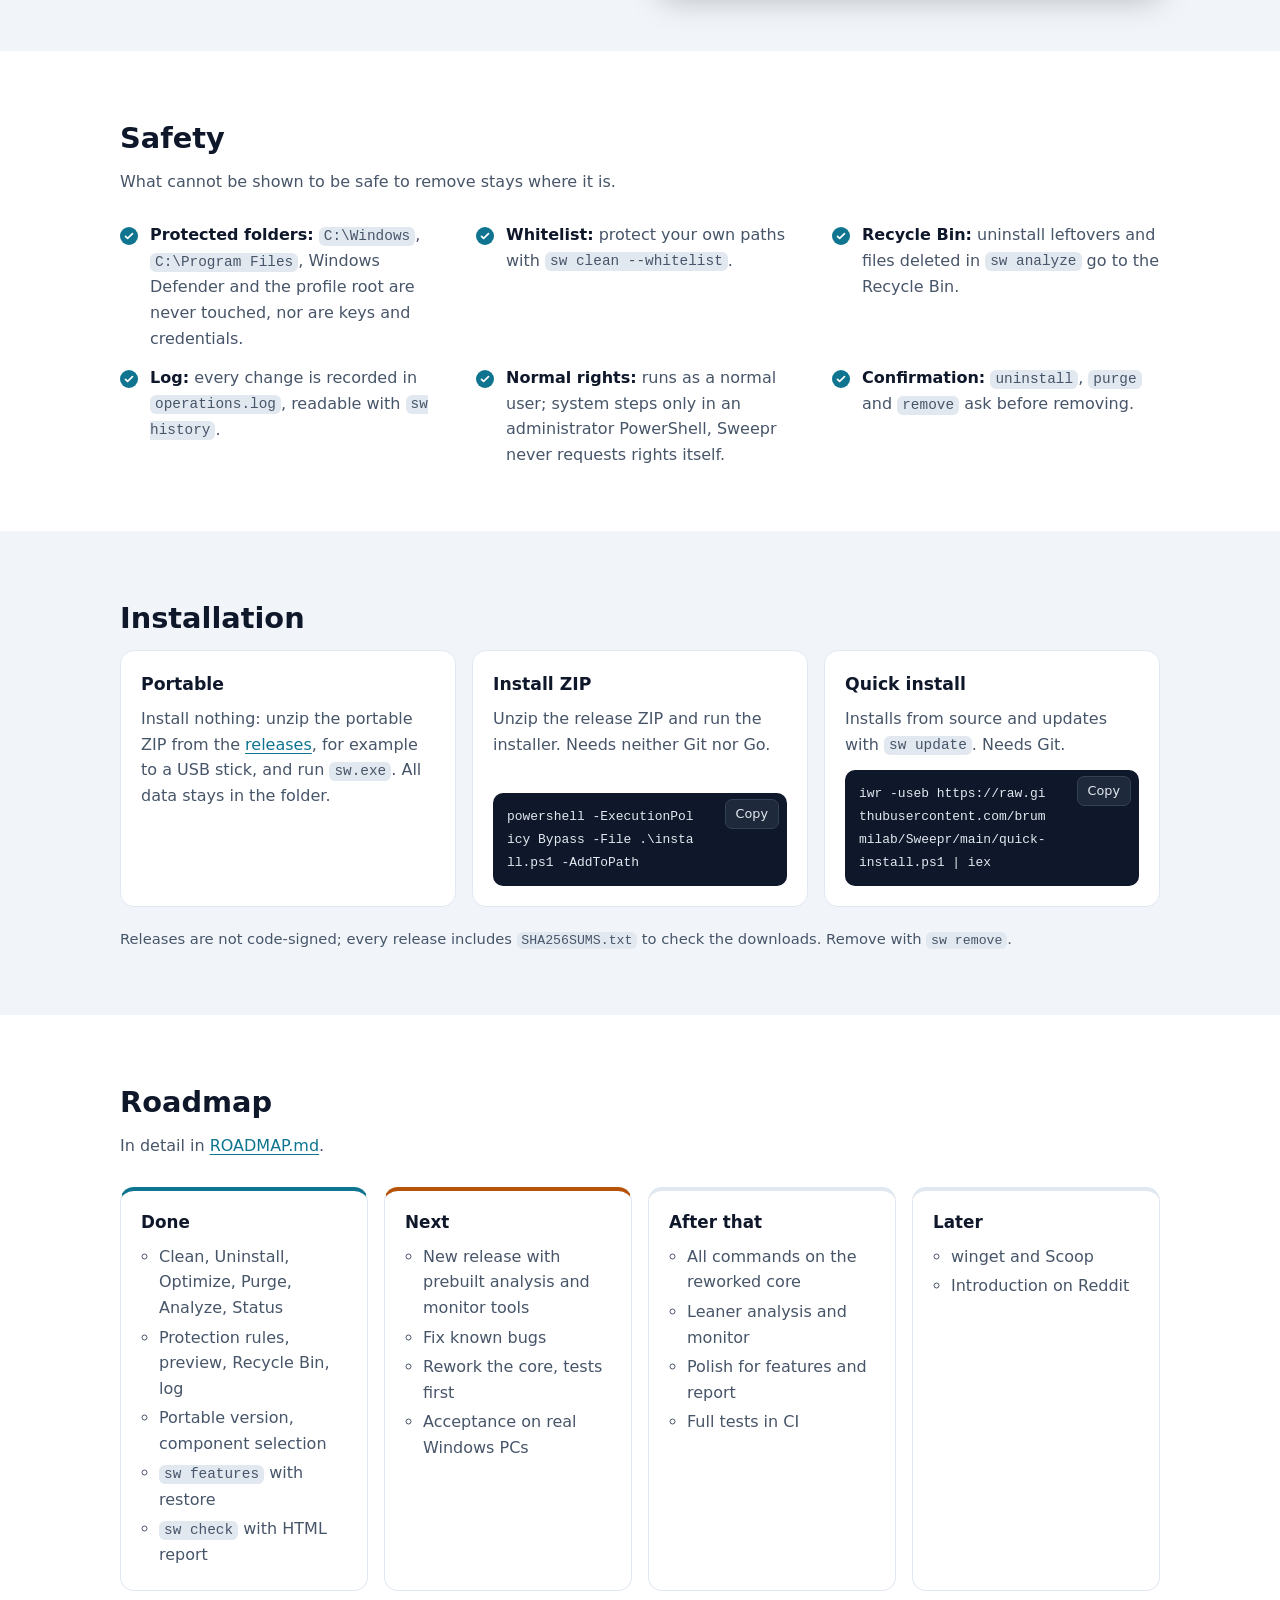
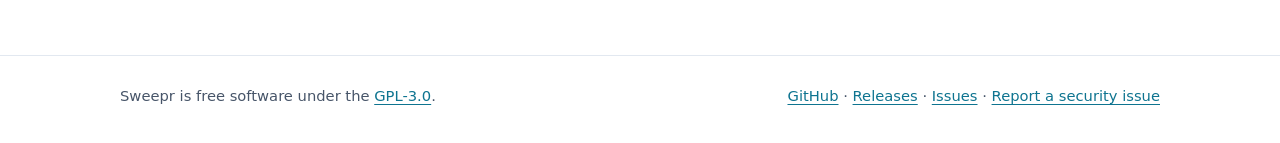
==== commit 63309e38: "Docs: English README, roadmap and project page, German versions alongside" ====
--- a/site/index.html
+++ b/site/index.html
@@ -1,29 +1,31 @@
 <!doctype html>
-<html lang="de">
+<html lang="en">
 <head>
   <meta charset="utf-8">
   <meta name="viewport" content="width=device-width, initial-scale=1">
-  <title>Sweepr – Windows aufräumen per Kommandozeile</title>
-  <meta name="description" content="Sweepr ist ein freies Open-Source-Kommandozeilen-Tool für Windows: aufräumen, Apps deinstallieren, optimieren, Speicher analysieren, System überwachen. Sicher, mit Vorschau für alles, was löscht.">
-  <meta property="og:title" content="Sweepr – Windows aufräumen per Kommandozeile">
-  <meta property="og:description" content="Freies Open-Source-CLI für Windows 10 und 11: aufräumen, deinstallieren, optimieren, analysieren.">
+  <title>Sweepr – Clean up Windows from the command line</title>
+  <meta name="description" content="Sweepr is a free and open-source command-line tool for Windows: clean up, uninstall apps, optimize, analyze disk usage, monitor the system. Every deleting command has a preview.">
+  <meta property="og:title" content="Sweepr – Clean up Windows from the command line">
+  <meta property="og:description" content="Free and open-source CLI for Windows 10 and 11: clean up, uninstall, optimize, analyze.">
   <meta property="og:image" content="img/social-preview.png">
   <meta property="og:type" content="website">
   <link rel="icon" href="img/logo.svg" type="image/svg+xml">
   <link rel="stylesheet" href="style.css">
+  <link rel="alternate" hreflang="de" href="https://brummilab.github.io/Sweepr/de/">
 </head>
 <body>
   <header class="topbar">
     <div class="wrap topbar-inner">
-      <a class="brand" href="#top" aria-label="Sweepr Startseite">
+      <a class="brand" href="#top" aria-label="Sweepr home">
         <img src="img/logo.svg" alt="" width="32" height="32">
         <span>Sweepr</span>
       </a>
-      <nav aria-label="Hauptnavigation">
-        <a href="#funktionen">Funktionen</a>
-        <a href="#sicherheit">Sicherheit</a>
+      <nav aria-label="Main navigation">
+        <a href="#features">Features</a>
+        <a href="#safety">Safety</a>
         <a href="#installation">Installation</a>
         <a href="#roadmap">Roadmap</a>
+        <a class="nav-lang" href="de/" hreflang="de" lang="de">Deutsch</a>
         <a class="nav-gh" href="https://github.com/brummilab/Sweepr">GitHub</a>
       </nav>
     </div>
@@ -36,65 +38,65 @@
           <source media="(prefers-color-scheme: dark)" srcset="img/logo-wordmark-dark.svg">
           <img class="wordmark" src="img/logo-wordmark-light.svg" alt="Sweepr" width="480" height="128">
         </picture>
-        <h1>Mehr Platz, weniger Ballast.</h1>
-        <p class="lead">Kommandozeilen-Tool für Windows 10 und 11. Leert Caches, deinstalliert Apps samt Resten, zeigt, was
-          Platz belegt. Jeder löschende Befehl hat eine Vorschau.</p>
+        <h1>More space, less clutter.</h1>
+        <p class="lead">Command-line tool for Windows 10 and 11. Clears caches, uninstalls apps with their leftovers, shows what
+          takes up space. Every deleting command has a preview.</p>
         <div class="cta">
-          <a class="btn btn-primary" href="#installation">Installieren</a>
-          <a class="btn" href="https://github.com/brummilab/Sweepr">Quellcode auf GitHub</a>
+          <a class="btn btn-primary" href="#installation">Install</a>
+          <a class="btn" href="https://github.com/brummilab/Sweepr">Source on GitHub</a>
         </div>
         <p class="meta">Windows 10 / 11 · Windows PowerShell 5.1 · GPL-3.0</p>
       </div>
     </section>
 
-    <section id="funktionen" class="section">
-      <div class="wrap">
-        <h2>Funktionen</h2>
-        <p class="section-lead">Alle Befehle laufen über <code>sw</code>; ohne Argument öffnet sich ein Menü.</p>
+    <section id="features" class="section">
+      <div class="wrap">
+        <h2>Features</h2>
+        <p class="section-lead">All commands run through <code>sw</code>; without an argument it opens a menu.</p>
         <div class="grid">
           <article class="card">
             <h3>Deep Clean</h3>
-            <p>Temp-Dateien, Caches, Logs und Browser-Reste entfernen.</p>
+            <p>Remove temp files, caches, logs and browser leftovers.</p>
             <code>sw clean</code>
           </article>
           <article class="card">
-            <h3>Deinstallieren</h3>
-            <p>Apps mit ihrem eigenen Uninstaller entfernen, geprüfte Reste in den Papierkorb.</p>
+            <h3>Uninstall</h3>
+            <p>Remove apps with their own uninstaller; verified leftovers go to the Recycle Bin.</p>
             <code>sw uninstall</code>
           </article>
           <article class="card">
-            <h3>Optimieren</h3>
-            <p>DNS leeren, Systemlaufwerk optimieren, Datenträgerzustand prüfen.</p>
+            <h3>Optimize</h3>
+            <p>Flush DNS, optimize the system drive, check disk health.</p>
             <code>sw optimize</code>
           </article>
           <article class="card">
-            <h3>Speicheranalyse</h3>
-            <p>Zeigt im Terminal, welche Ordner und Dateien Platz belegen.</p>
+            <h3>Disk analysis</h3>
+            <p>Shows in the terminal which folders and files take up space.</p>
             <code>sw analyze</code>
           </article>
           <article class="card">
-            <h3>Live-Monitoring</h3>
-            <p>CPU, RAM, Datenträger, Netzwerk und Prozesse in Echtzeit.</p>
+            <h3>Live monitoring</h3>
+            <p>CPU, RAM, disks, network and processes in real time.</p>
             <code>sw status</code>
           </article>
           <article class="card">
-            <h3>Projekt-Purge</h3>
-            <p>Alte Build-Artefakte wie <code>node_modules</code> oder <code>bin/obj</code> entfernen.</p>
+            <h3>Project purge</h3>
+            <p>Remove old build artifacts such as <code>node_modules</code> or <code>bin/obj</code>.</p>
             <code>sw purge</code>
           </article>
           <article class="card">
-            <h3>Windows entschlacken</h3>
-            <p>Vorinstallierte Apps und optionale Features aus einer geprüften Liste entfernen; <code>--restore</code> holt sie zurück.</p>
+            <h3>Debloat Windows</h3>
+            <p>Remove preinstalled apps and optional features from a reviewed list; <code>--restore</code> brings them back.</p>
             <code>sw features</code>
           </article>
           <article class="card">
-            <h3>PC einmal prüfen</h3>
-            <p>Nur lesend, ohne Installation; Ergebnis als HTML-Bericht.</p>
+            <h3>Check a PC once</h3>
+            <p>Read-only, no installation; the result is an HTML report.</p>
             <code>sw check</code>
           </article>
           <article class="card">
-            <h3>Verlauf</h3>
-            <p>Zeigt, was wann entfernt wurde, auch als JSON.</p>
+            <h3>History</h3>
+            <p>Shows what was removed and when, also as JSON.</p>
             <code>sw history</code>
           </article>
         </div>
@@ -104,10 +106,10 @@
     <section class="section section-alt">
       <div class="wrap split">
         <div>
-          <h2>Erst ansehen, dann löschen</h2>
-          <p><code>--dry-run</code> zeigt, was entfernt würde, und ändert nichts. Bei <code>sw features</code> stehen dort
-            die exakten Windows-Befehle.</p>
-          <p><code>--debug</code> schreibt zusätzlich ein Detail-Log.</p>
+          <h2>Look first, then delete</h2>
+          <p><code>--dry-run</code> shows what would be removed and changes nothing. For <code>sw features</code> it lists
+            the exact Windows commands.</p>
+          <p><code>--debug</code> also writes a detailed log.</p>
         </div>
         <div class="terminal">
           <div class="terminal-bar"><span></span><span></span><span></span></div>
@@ -121,22 +123,22 @@
       </div>
     </section>
 
-    <section id="sicherheit" class="section">
-      <div class="wrap">
-        <h2>Sicherheit</h2>
-        <p class="section-lead">Was nicht nachweislich sicher entfernt werden kann, bleibt liegen.</p>
+    <section id="safety" class="section">
+      <div class="wrap">
+        <h2>Safety</h2>
+        <p class="section-lead">What cannot be shown to be safe to remove stays where it is.</p>
         <ul class="checks">
-          <li><strong>Geschützte Ordner:</strong> <code>C:\Windows</code>, <code>C:\Program Files</code>, Windows Defender und
-            das Profil-Stammverzeichnis werden nie angefasst, ebenso Schlüssel- und Anmeldedaten.</li>
-          <li><strong>Whitelist:</strong> eigene Pfade schützen mit <code>sw clean --whitelist</code>.</li>
-          <li><strong>Papierkorb:</strong> Deinstallationsreste und in <code>sw analyze</code> gelöschte Dateien gehen in den
-            Papierkorb.</li>
-          <li><strong>Protokoll:</strong> jede Änderung steht in <code>operations.log</code>, lesbar mit
+          <li><strong>Protected folders:</strong> <code>C:\Windows</code>, <code>C:\Program Files</code>, Windows Defender and the
+            profile root are never touched, nor are keys and credentials.</li>
+          <li><strong>Whitelist:</strong> protect your own paths with <code>sw clean --whitelist</code>.</li>
+          <li><strong>Recycle Bin:</strong> uninstall leftovers and files deleted in <code>sw analyze</code> go to the
+            Recycle Bin.</li>
+          <li><strong>Log:</strong> every change is recorded in <code>operations.log</code>, readable with
             <code>sw history</code>.</li>
-          <li><strong>Normale Rechte:</strong> läuft als normaler Benutzer; System-Schritte nur in einer
-            Administrator-PowerShell, Sweepr fordert nie selbst Rechte an.</li>
-          <li><strong>Nachfragen:</strong> <code>uninstall</code>, <code>purge</code> und <code>remove</code> fragen vor dem
-            Entfernen.</li>
+          <li><strong>Normal rights:</strong> runs as a normal user; system steps only in an administrator PowerShell,
+            Sweepr never requests rights itself.</li>
+          <li><strong>Confirmation:</strong> <code>uninstall</code>, <code>purge</code> and <code>remove</code> ask before
+            removing.</li>
         </ul>
       </div>
     </section>
@@ -147,65 +149,65 @@
         <div class="grid grid-3">
           <article class="card">
             <h3>Portable</h3>
-            <p>Nichts installieren: das portable ZIP aus den
-              <a href="https://github.com/brummilab/Sweepr/releases">Releases</a> entpacken, z. B. auf einen USB-Stick, und
-              <code>sw.exe</code> starten. Alle Daten bleiben im Ordner.</p>
-          </article>
-          <article class="card">
-            <h3>Install-ZIP</h3>
-            <p>Release-ZIP entpacken und den Installer starten. Braucht weder Git noch Go.</p>
-            <div class="copy"><pre><code>powershell -ExecutionPolicy Bypass -File .\install.ps1 -AddToPath</code></pre><button type="button" data-copy>Kopieren</button></div>
-          </article>
-          <article class="card">
-            <h3>Quick-Install</h3>
-            <p>Installiert aus dem Quellcode und lässt sich mit <code>sw update</code> aktualisieren. Braucht Git.</p>
-            <div class="copy"><pre><code>iwr -useb https://raw.githubusercontent.com/brummilab/Sweepr/main/quick-install.ps1 | iex</code></pre><button type="button" data-copy>Kopieren</button></div>
-          </article>
-        </div>
-        <p class="note">Releases sind nicht code-signiert; jedes Release enthält <code>SHA256SUMS.txt</code> zum Prüfen der
-          Downloads. Entfernen mit <code>sw remove</code>.</p>
+            <p>Install nothing: unzip the portable ZIP from the
+              <a href="https://github.com/brummilab/Sweepr/releases">releases</a>, for example to a USB stick, and run
+              <code>sw.exe</code>. All data stays in the folder.</p>
+          </article>
+          <article class="card">
+            <h3>Install ZIP</h3>
+            <p>Unzip the release ZIP and run the installer. Needs neither Git nor Go.</p>
+            <div class="copy"><pre><code>powershell -ExecutionPolicy Bypass -File .\install.ps1 -AddToPath</code></pre><button type="button" data-copy>Copy</button></div>
+          </article>
+          <article class="card">
+            <h3>Quick install</h3>
+            <p>Installs from source and updates with <code>sw update</code>. Needs Git.</p>
+            <div class="copy"><pre><code>iwr -useb https://raw.githubusercontent.com/brummilab/Sweepr/main/quick-install.ps1 | iex</code></pre><button type="button" data-copy>Copy</button></div>
+          </article>
+        </div>
+        <p class="note">Releases are not code-signed; every release includes <code>SHA256SUMS.txt</code> to check the
+          downloads. Remove with <code>sw remove</code>.</p>
       </div>
     </section>
 
     <section id="roadmap" class="section">
       <div class="wrap">
         <h2>Roadmap</h2>
-        <p class="section-lead">Ausführlich in
+        <p class="section-lead">In detail in
           <a href="https://github.com/brummilab/Sweepr/blob/main/ROADMAP.md">ROADMAP.md</a>.</p>
         <ol class="roadmap">
           <li class="done">
-            <h3>Erledigt</h3>
+            <h3>Done</h3>
             <ul>
               <li>Clean, Uninstall, Optimize, Purge, Analyze, Status</li>
-              <li>Schutzregeln, Vorschau, Papierkorb, Protokoll</li>
-              <li>Portable Version, Komponentenauswahl</li>
-              <li><code>sw features</code> mit Wiederherstellung</li>
-              <li><code>sw check</code> mit HTML-Bericht</li>
+              <li>Protection rules, preview, Recycle Bin, log</li>
+              <li>Portable version, component selection</li>
+              <li><code>sw features</code> with restore</li>
+              <li><code>sw check</code> with HTML report</li>
             </ul>
           </li>
           <li class="now">
-            <h3>Als Nächstes</h3>
-            <ul>
-              <li>Neues Release mit fertigen Analyse- und Monitor-Programmen</li>
-              <li>Bekannte Fehler beheben</li>
-              <li>Kern überarbeiten, Tests zuerst</li>
-              <li>Abnahme auf echten Windows-PCs</li>
+            <h3>Next</h3>
+            <ul>
+              <li>New release with prebuilt analysis and monitor tools</li>
+              <li>Fix known bugs</li>
+              <li>Rework the core, tests first</li>
+              <li>Acceptance on real Windows PCs</li>
             </ul>
           </li>
           <li>
-            <h3>Danach</h3>
-            <ul>
-              <li>Alle Befehle im überarbeiteten Kern</li>
-              <li>Schlankere Analyse und Monitor</li>
-              <li>Feinschliff für Features und Bericht</li>
-              <li>Vollständige Tests in der CI</li>
+            <h3>After that</h3>
+            <ul>
+              <li>All commands on the reworked core</li>
+              <li>Leaner analysis and monitor</li>
+              <li>Polish for features and report</li>
+              <li>Full tests in CI</li>
             </ul>
           </li>
           <li>
-            <h3>Später</h3>
-            <ul>
-              <li>winget und Scoop</li>
-              <li>Vorstellung auf Reddit</li>
+            <h3>Later</h3>
+            <ul>
+              <li>winget and Scoop</li>
+              <li>Introduction on Reddit</li>
             </ul>
           </li>
         </ol>
@@ -215,13 +217,13 @@
 
   <footer class="footer">
     <div class="wrap footer-inner">
-      <p>Sweepr ist freie Software unter der
+      <p>Sweepr is free software under the
         <a href="https://github.com/brummilab/Sweepr/blob/main/LICENSE">GPL-3.0</a>.</p>
       <p>
         <a href="https://github.com/brummilab/Sweepr">GitHub</a> ·
         <a href="https://github.com/brummilab/Sweepr/releases">Releases</a> ·
         <a href="https://github.com/brummilab/Sweepr/issues">Issues</a> ·
-        <a href="https://github.com/brummilab/Sweepr/security/advisories/new">Sicherheitslücke melden</a>
+        <a href="https://github.com/brummilab/Sweepr/security/advisories/new">Report a security issue</a>
       </p>
     </div>
   </footer>
@@ -231,8 +233,8 @@
       button.addEventListener('click', function () {
         var text = button.parentElement.querySelector('code').textContent;
         var done = function () {
-          button.textContent = 'Kopiert';
-          setTimeout(function () { button.textContent = 'Kopieren'; }, 1600);
+          button.textContent = 'Copied';
+          setTimeout(function () { button.textContent = 'Copy'; }, 1600);
         };
         if (navigator.clipboard) {
           navigator.clipboard.writeText(text).then(done, function () {});
--- a/site/style.css
+++ b/site/style.css
@@ -68,6 +68,7 @@
 nav a { color: var(--muted); text-decoration: none; font-size: 0.95rem; }
 nav a:hover { color: var(--text); }
 .nav-gh { color: var(--accent) !important; font-weight: 600; }
+.nav-lang { border: 1px solid var(--border); border-radius: 6px; padding: 0 8px; }
 
 /* Hero */
 .hero {
@@ -151,7 +152,7 @@
 .footer p { margin: 0; }
 
 @media (max-width: 640px) {
-  nav a:not(.nav-gh) { display: none; }
+  nav a:not(.nav-gh):not(.nav-lang) { display: none; }
   .section { padding: 48px 0; }
   .hero { padding: 48px 0; }
 }
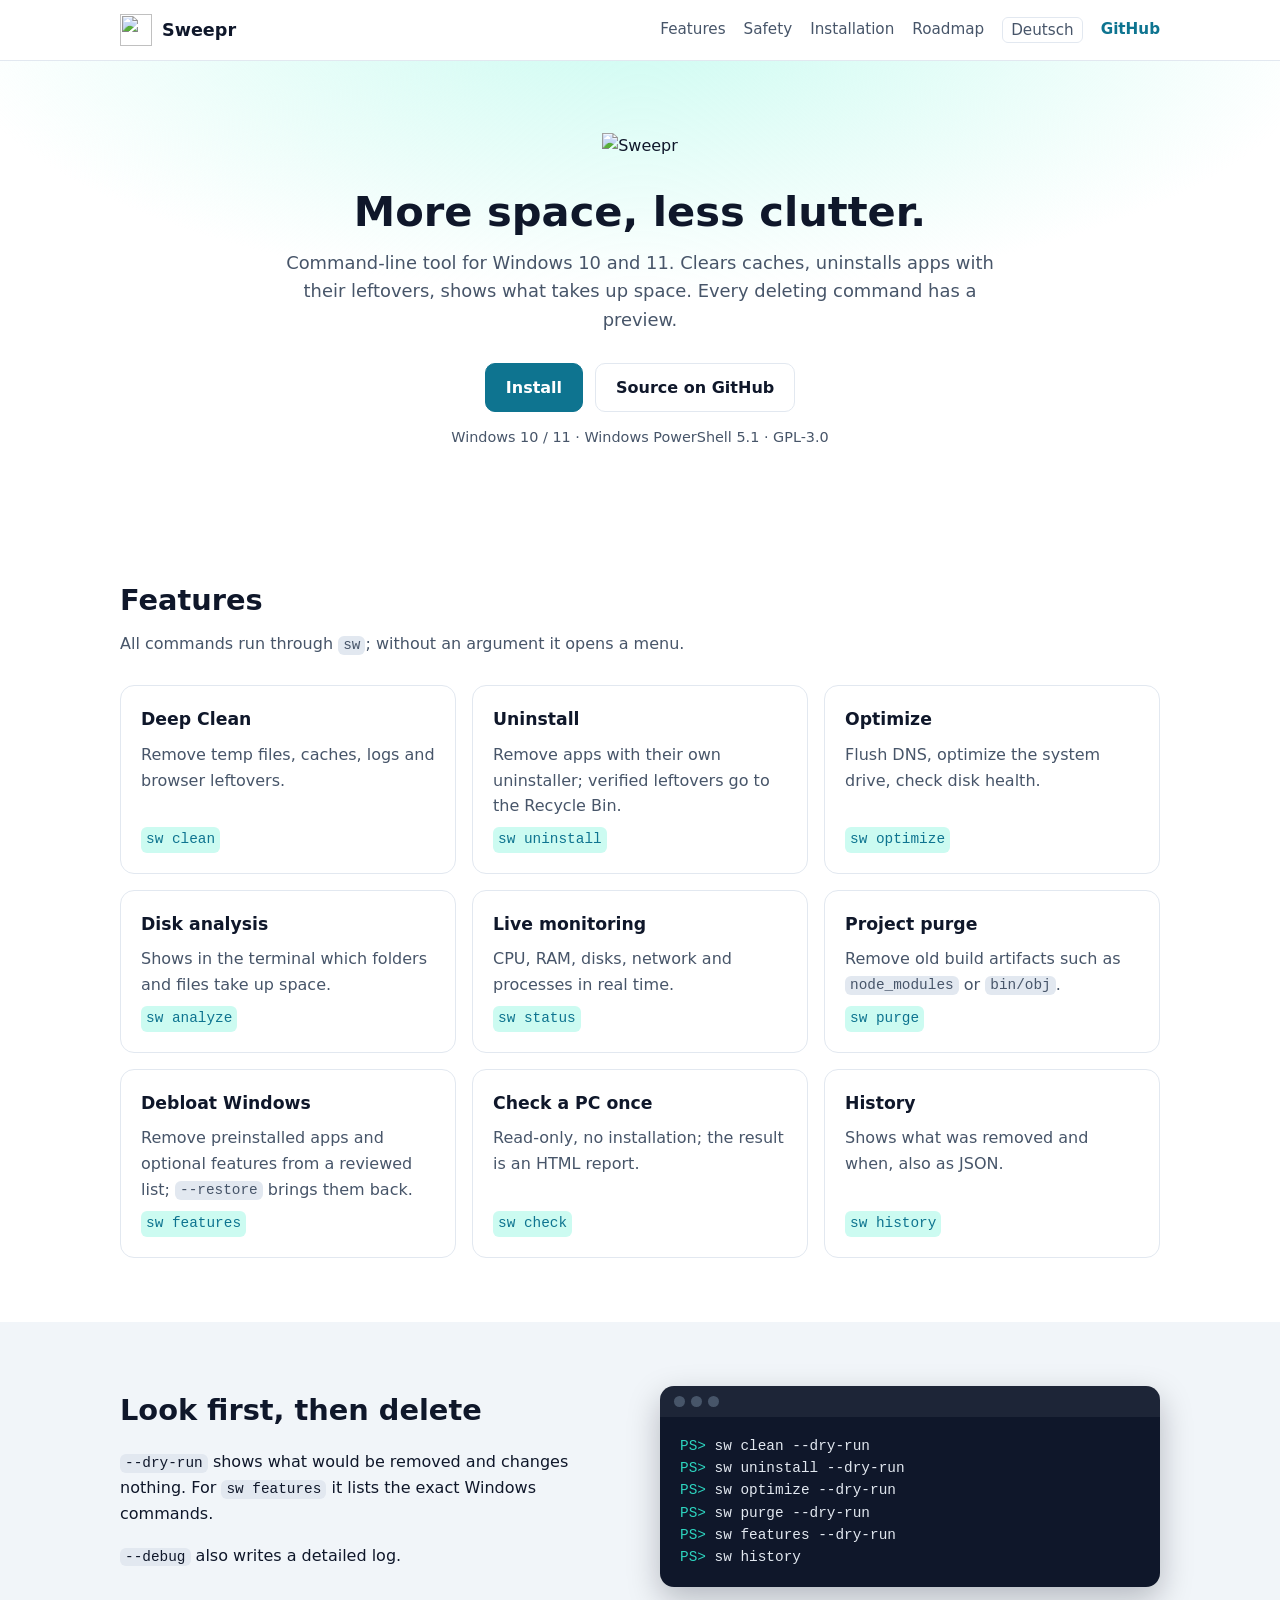
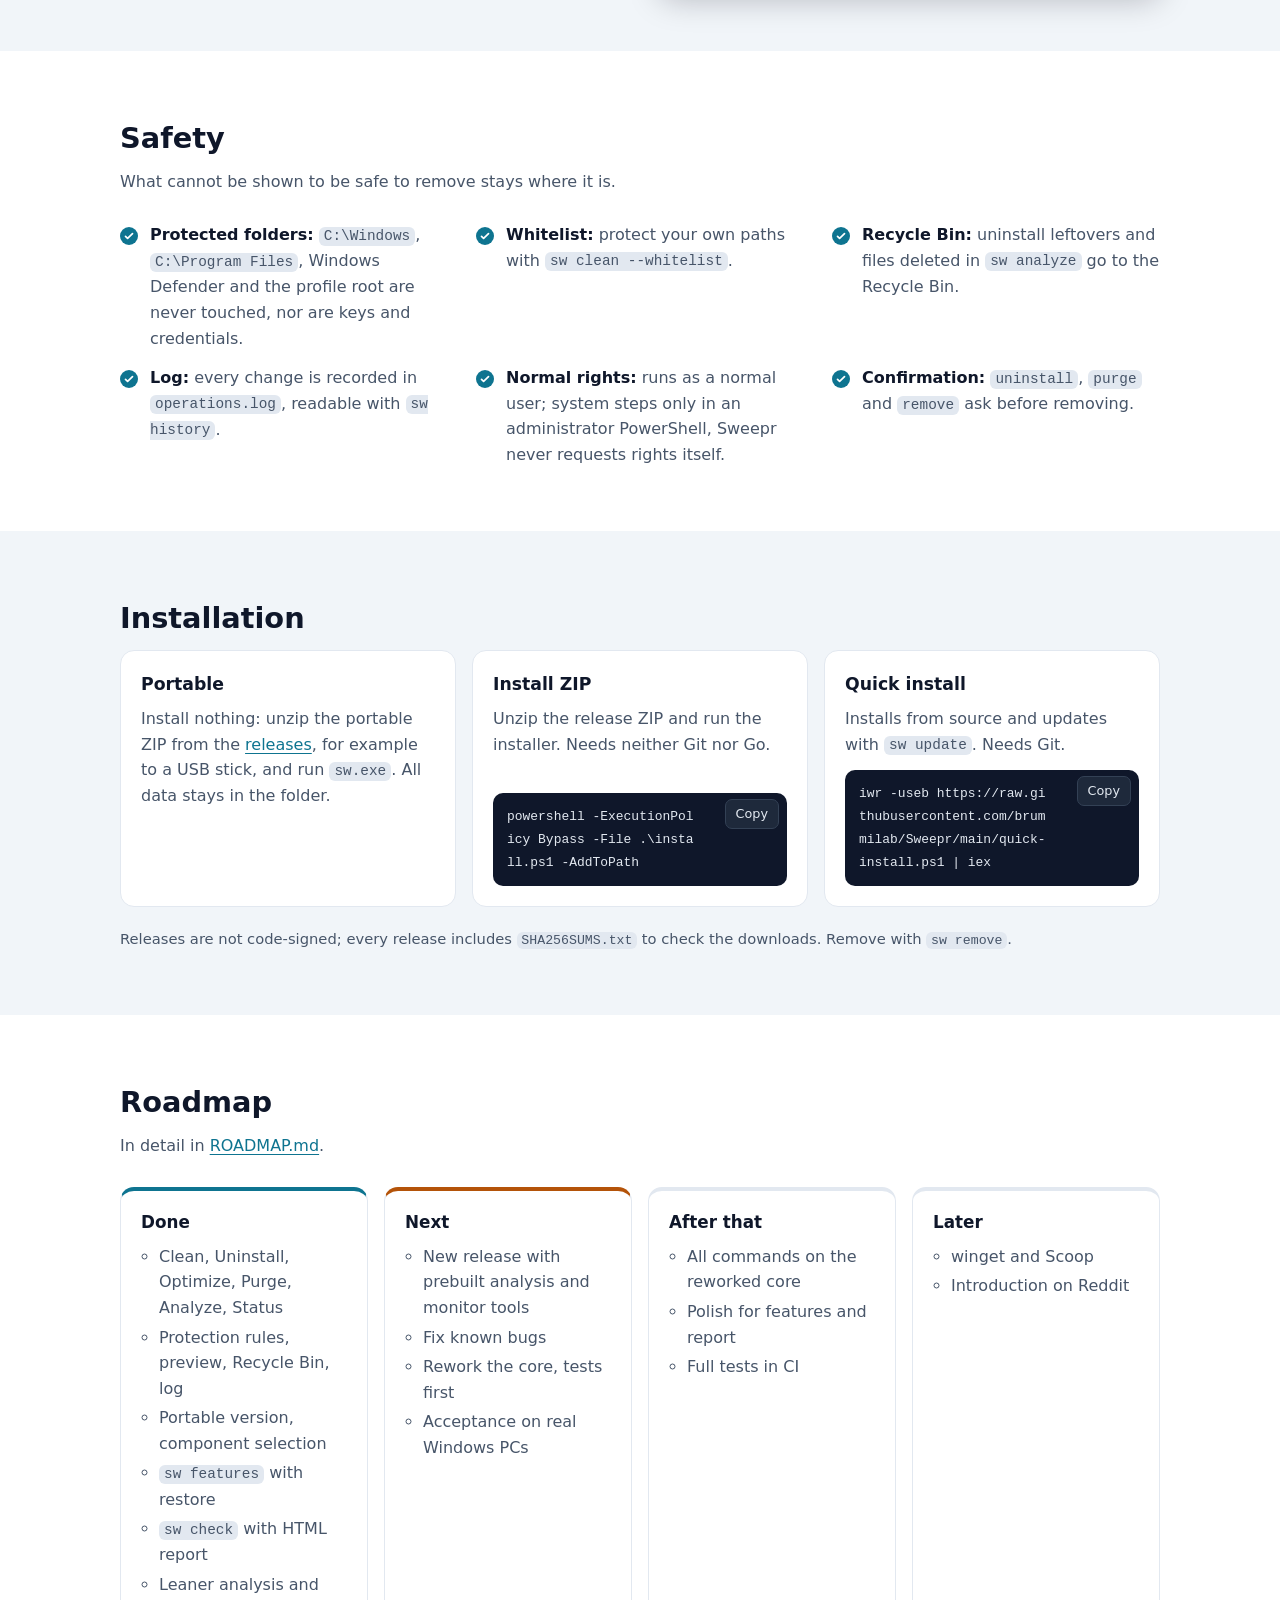
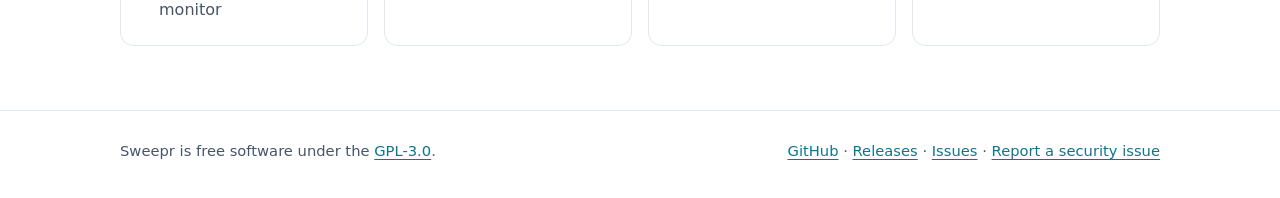
==== commit eb195578: "Analyze: help, docs and CI check for the leaner disk explorer" ====
--- a/site/index.html
+++ b/site/index.html
@@ -183,6 +183,7 @@
               <li>Portable version, component selection</li>
               <li><code>sw features</code> with restore</li>
               <li><code>sw check</code> with HTML report</li>
+              <li>Leaner analysis and monitor</li>
             </ul>
           </li>
           <li class="now">
@@ -198,7 +199,6 @@
             <h3>After that</h3>
             <ul>
               <li>All commands on the reworked core</li>
-              <li>Leaner analysis and monitor</li>
               <li>Polish for features and report</li>
               <li>Full tests in CI</li>
             </ul>
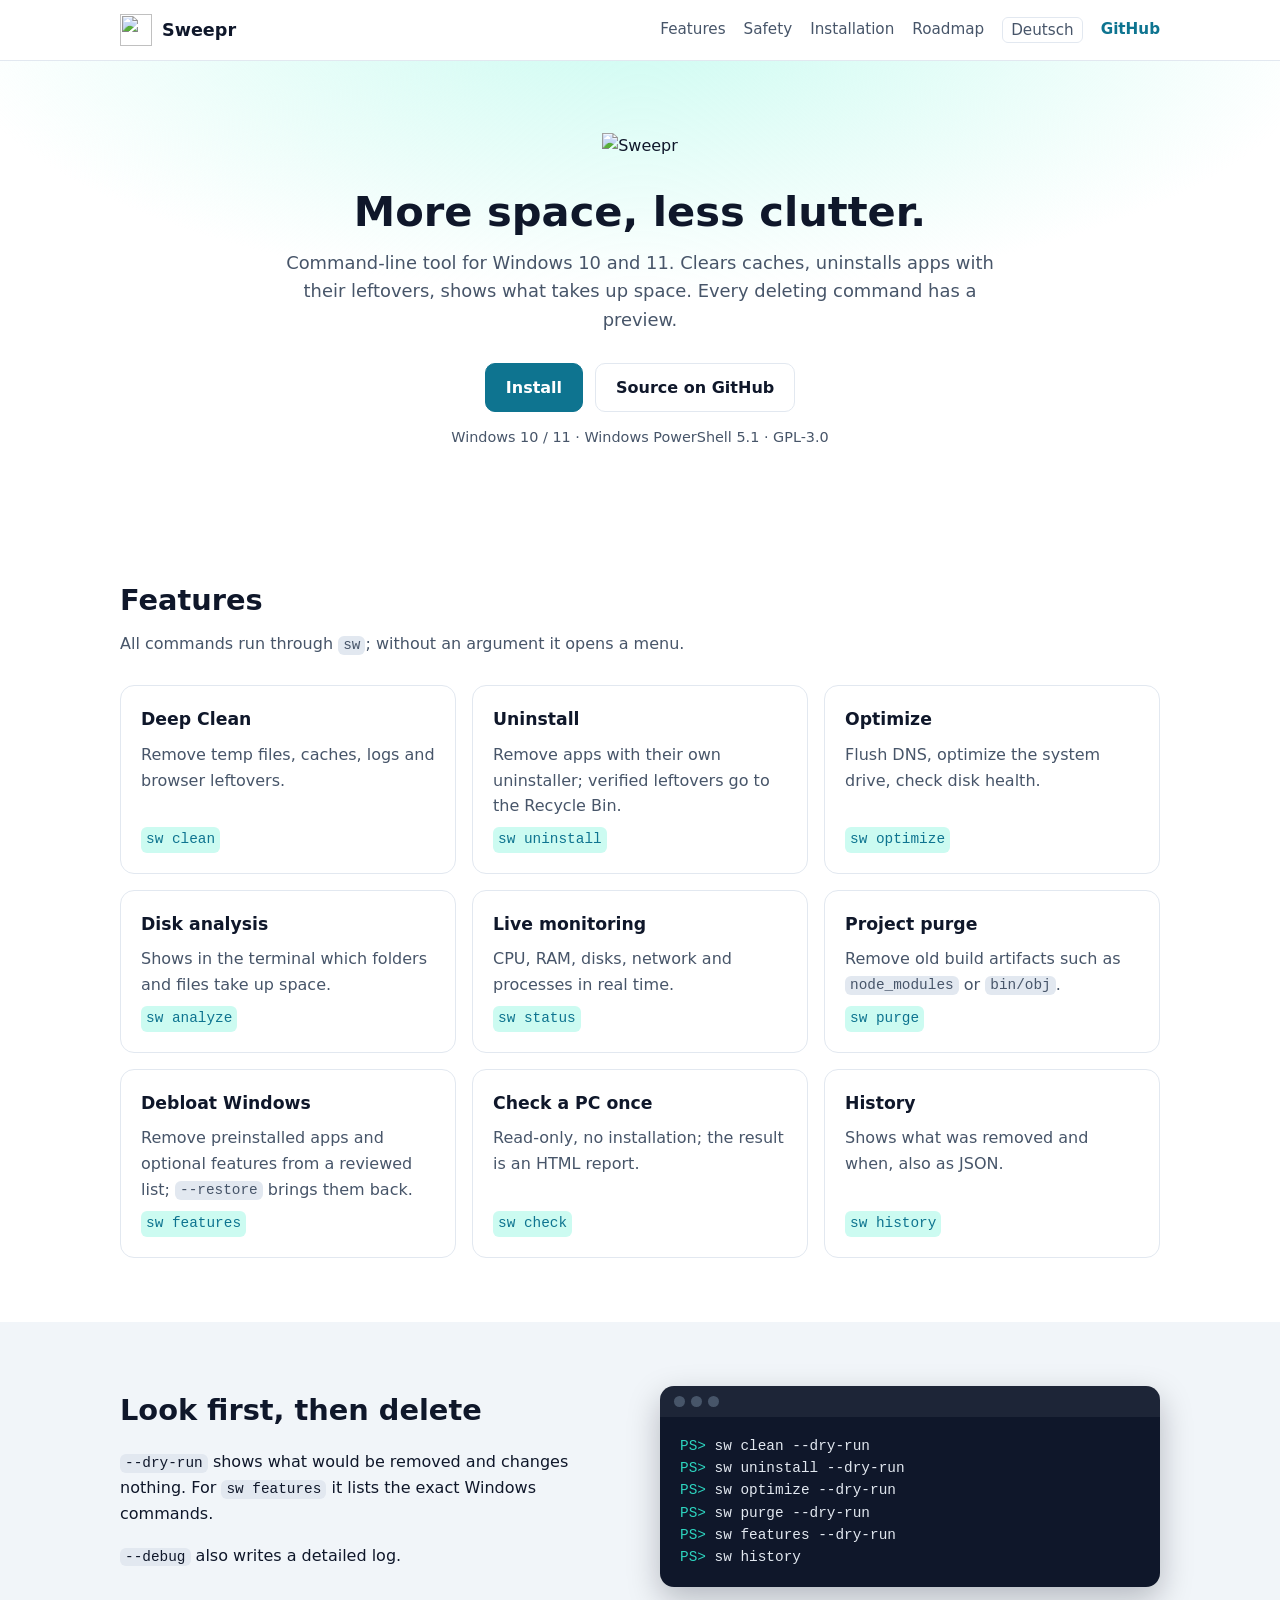
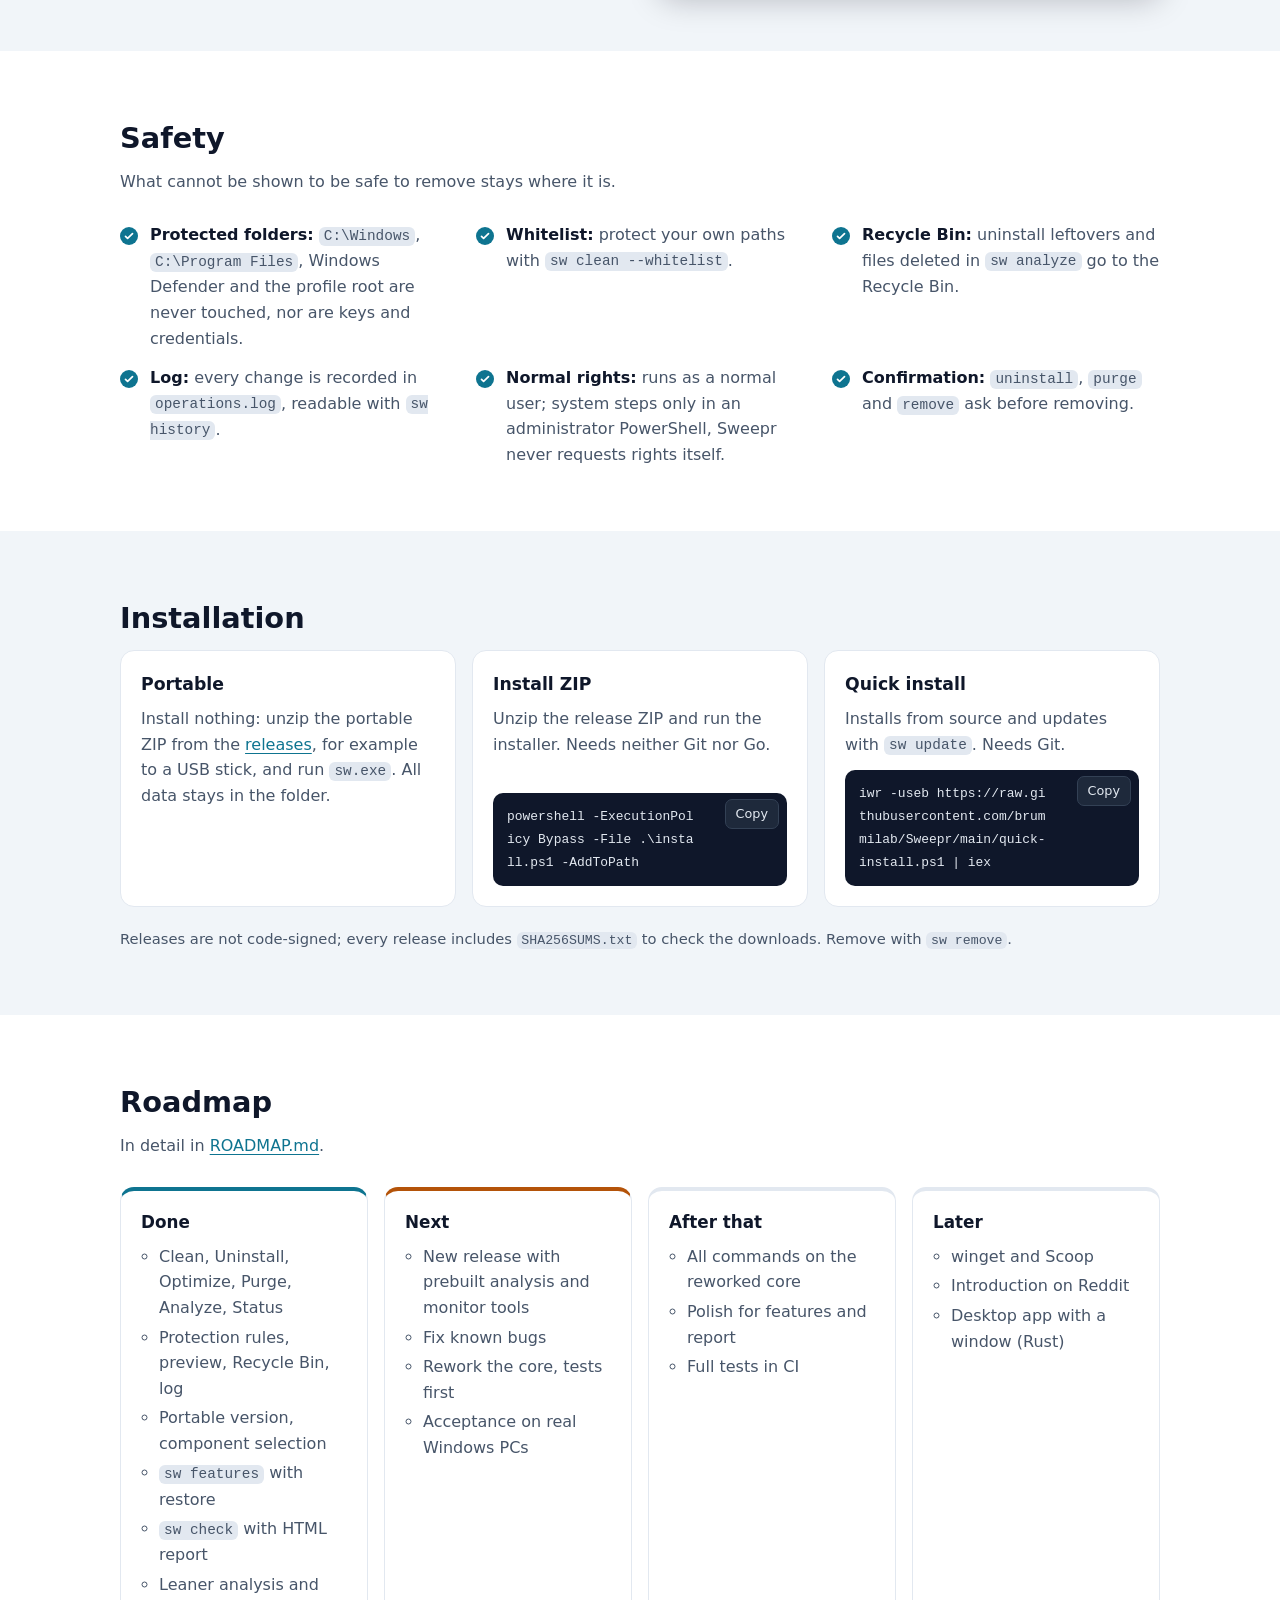
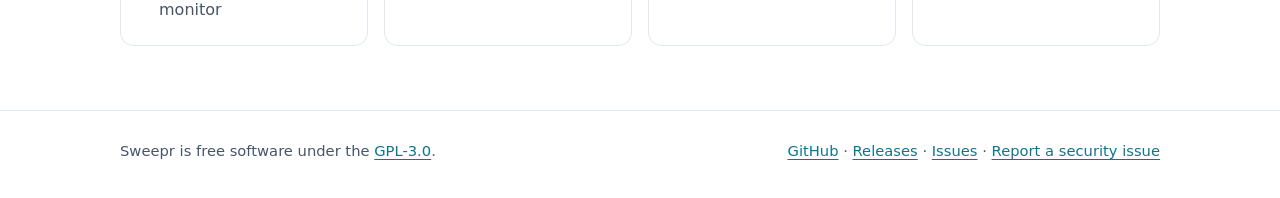
==== commit 1e7c315e: "Roadmap: desktop app with a window as a later item" ====
--- a/site/index.html
+++ b/site/index.html
@@ -208,6 +208,7 @@
             <ul>
               <li>winget and Scoop</li>
               <li>Introduction on Reddit</li>
+              <li>Desktop app with a window (Rust)</li>
             </ul>
           </li>
         </ol>
